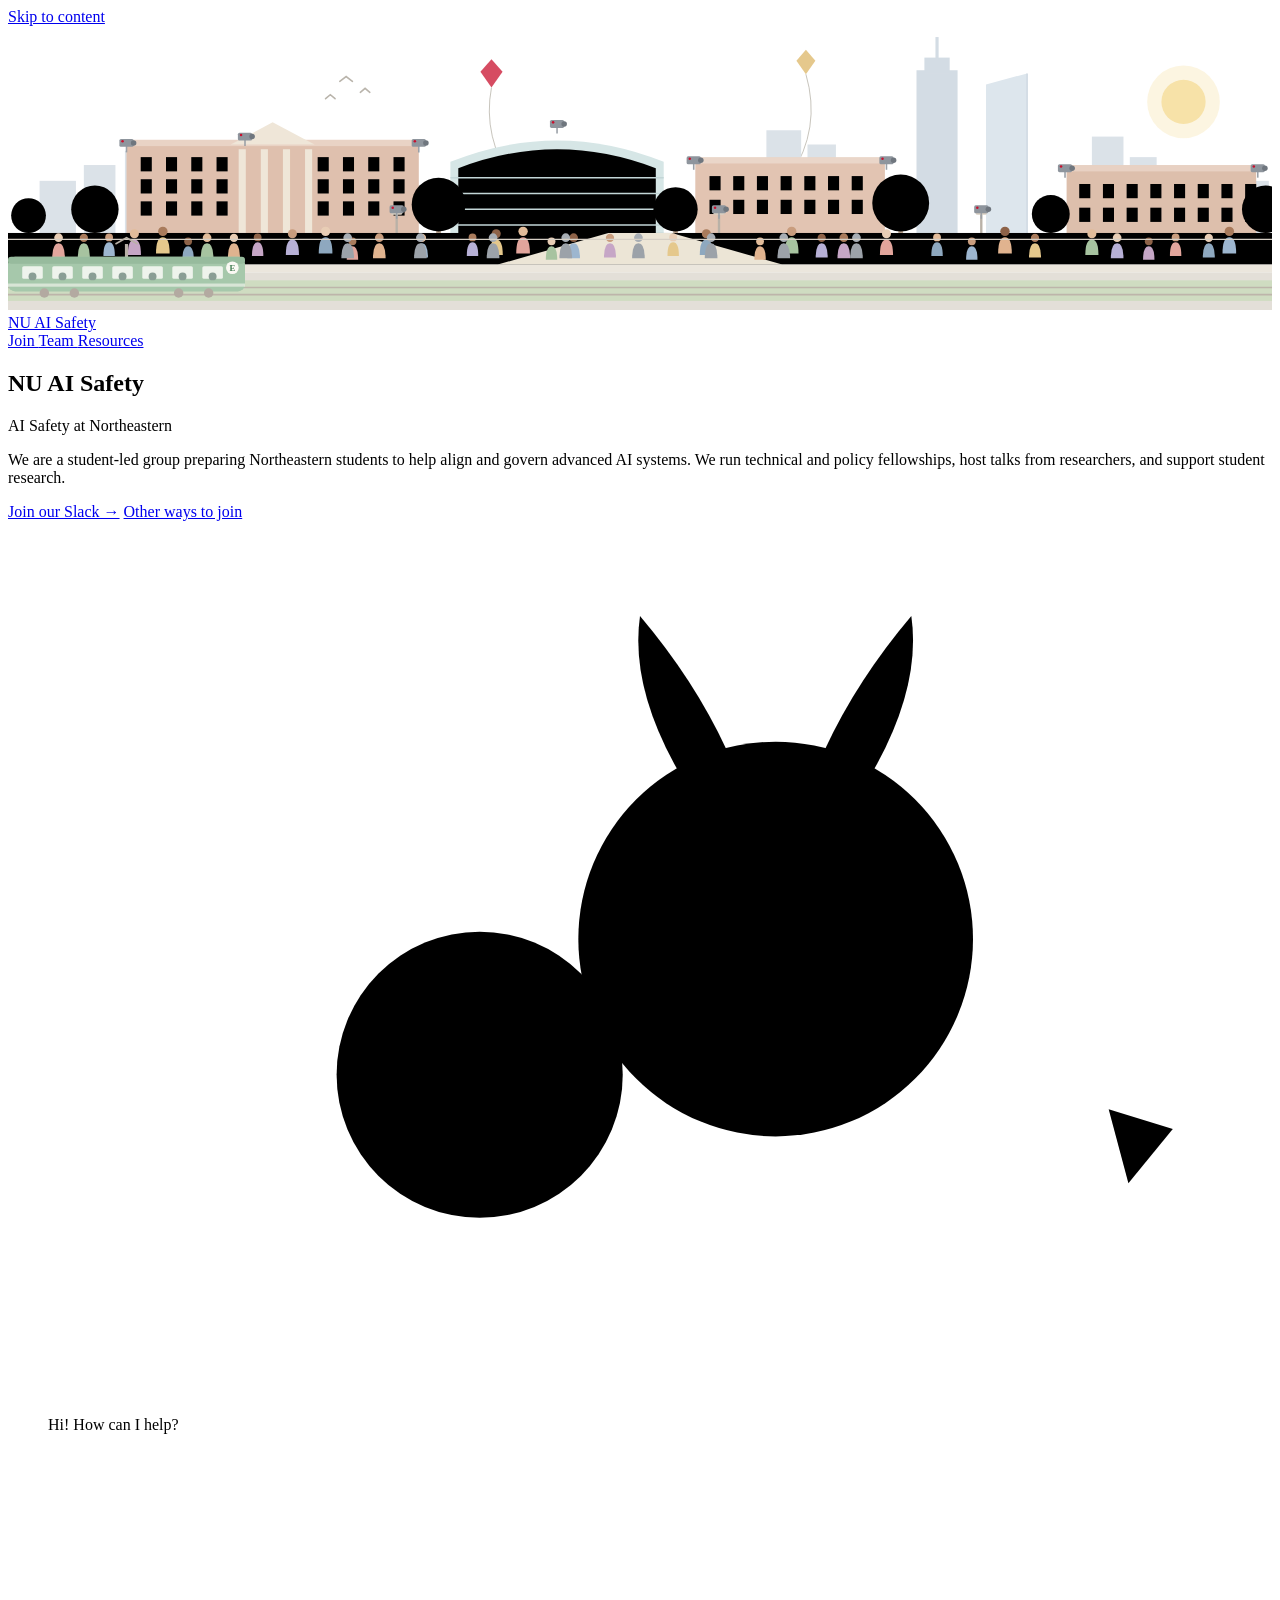
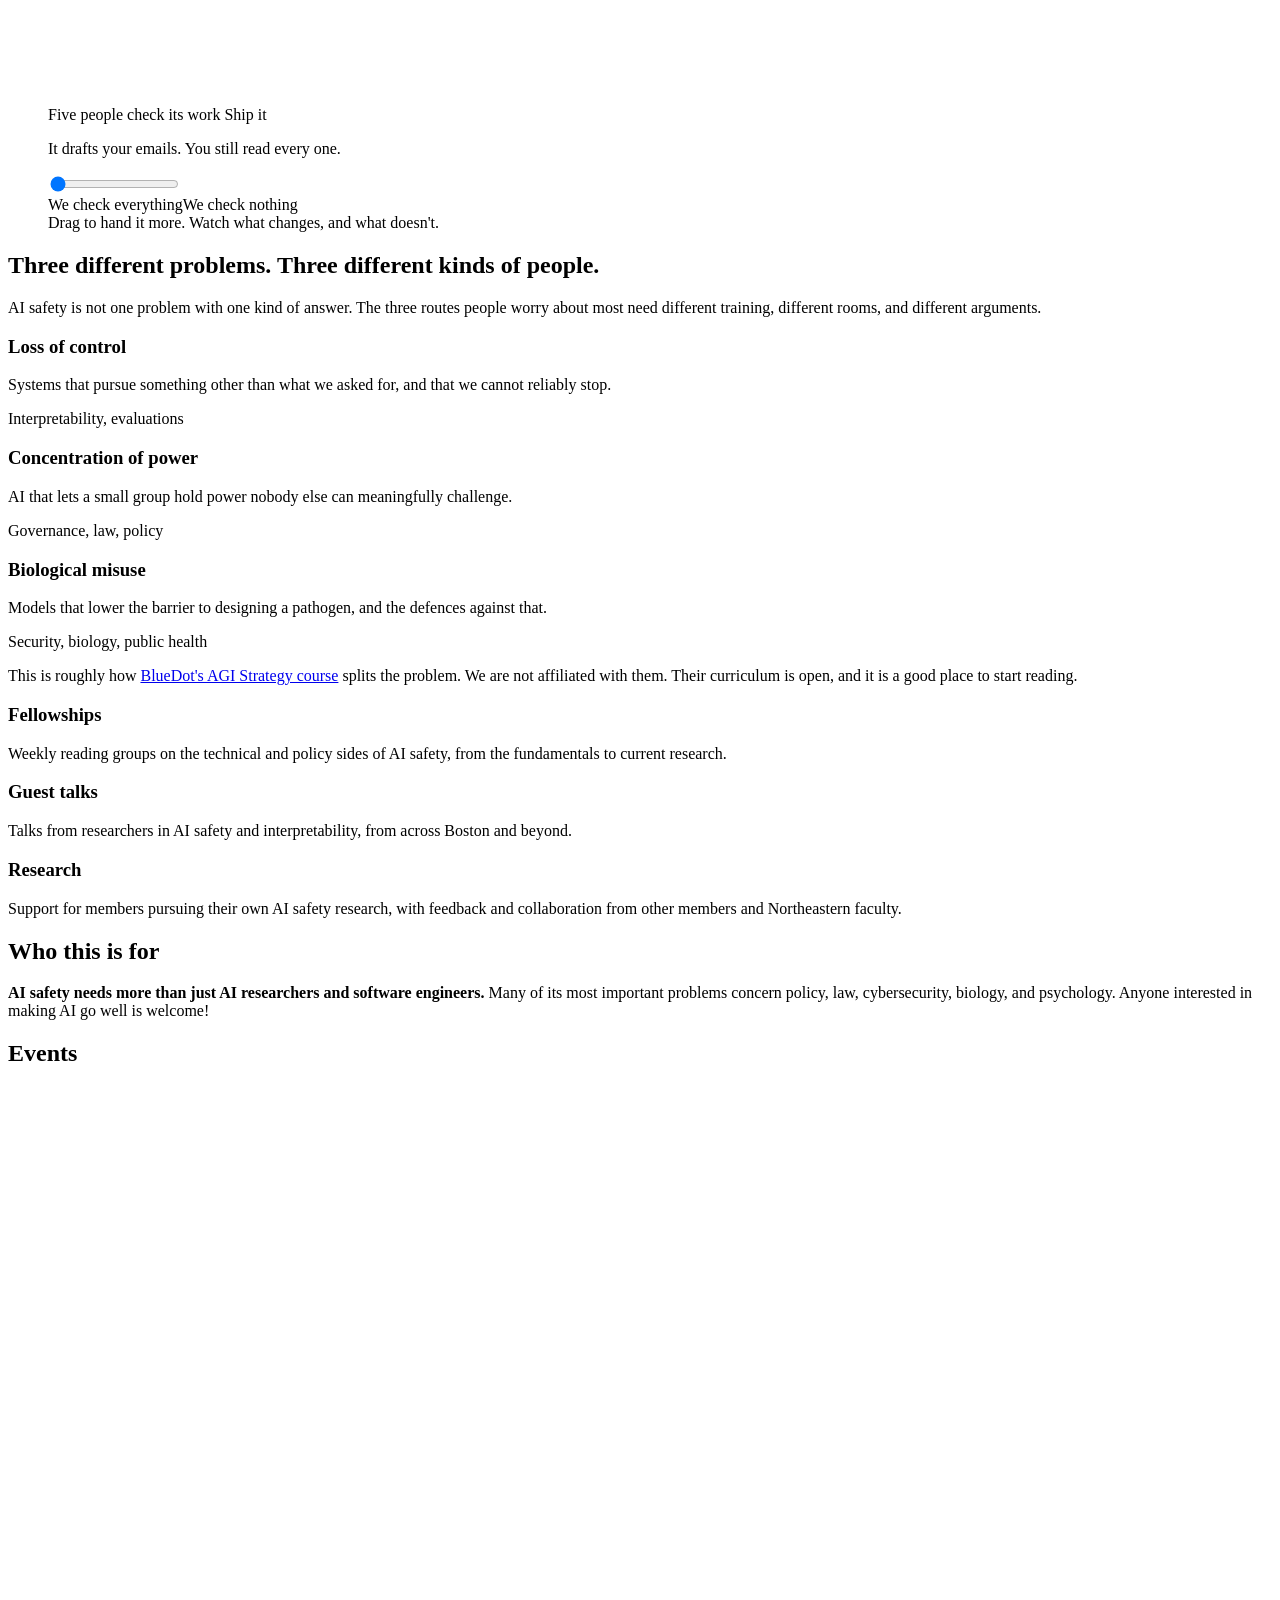
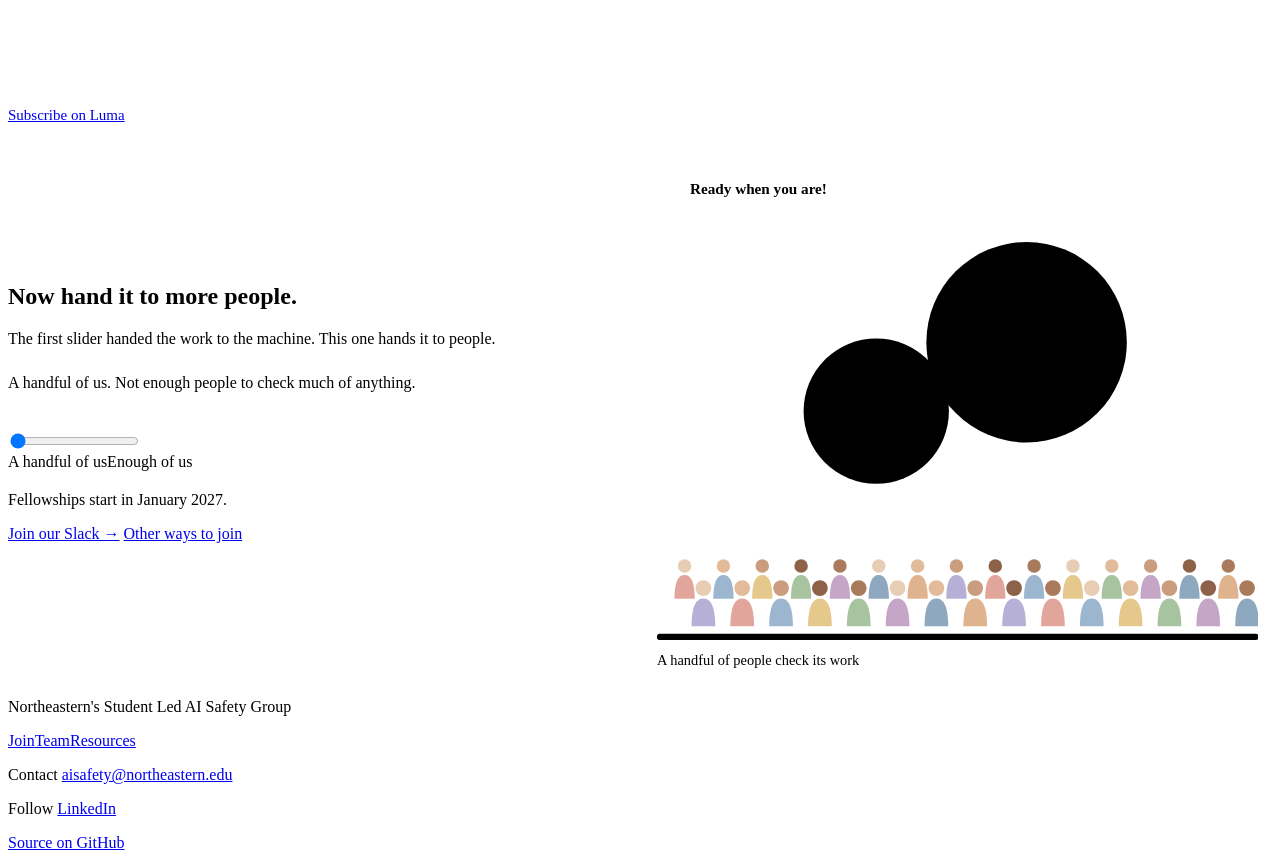
==== index.html @ 3ab71ad5 "Preview: the quiet version" ====
<!DOCTYPE html><html lang="en" data-scene="power"> <head><meta charset="utf-8"><meta name="viewport" content="width=device-width, initial-scale=1"><script>try{var s=sessionStorage,d=document.documentElement.style,t=s.getItem('nuais-t'),g=s.getItem('nuais-g');if(t!==null)d.setProperty('--t',t);if(g!==null)d.setProperty('--g',g)}catch(e){}</script><title>NU AI Safety | AI Safety at Northeastern</title><meta name="description" content="A student-led AI safety and interpretability club at Khoury College, Northeastern University. Technical and policy fellowships, guest talks, and support for members’ own research. Open to every discipline, no prerequisites."><link rel="canonical" href="https://soham-padia.github.io/nuaisafety-preview-quiet"><link rel="icon" href="/nuaisafety-preview-quiet/favicon.svg" type="image/svg+xml"><meta property="og:type" content="website"><meta property="og:site_name" content="NU AI Safety"><meta property="og:title" content="NU AI Safety | AI Safety at Northeastern"><meta property="og:description" content="A student-led AI safety and interpretability club at Khoury College, Northeastern University. Technical and policy fellowships, guest talks, and support for members’ own research. Open to every discipline, no prerequisites."><meta property="og:url" content="https://soham-padia.github.io/nuaisafety-preview-quiet"><meta property="og:image" content="https://soham-padia.github.io/og.png"><meta property="og:image:width" content="1200"><meta property="og:image:height" content="630"><meta property="og:image:alt" content="NU AI Safety. AI safety and interpretability at Northeastern."><meta name="twitter:card" content="summary_large_image"><meta name="twitter:image" content="https://soham-padia.github.io/og.png"><link rel="stylesheet" href="/nuaisafety-preview-quiet/_astro/index.DZvED8R2.css">
<style>.good__grid[data-astro-cid-3qn6mi3r]{display:grid;gap:2.5rem;align-items:center}@media(min-width:62rem){.good__grid[data-astro-cid-3qn6mi3r]{grid-template-columns:minmax(0,1fr) minmax(0,1.1fr);gap:4rem}}.good__event[data-astro-cid-3qn6mi3r]{font-size:var(--step-1);line-height:1.35;min-height:2.7em;margin:1.5rem 0 1rem}.good__close[data-astro-cid-3qn6mi3r]{margin:1rem 0 0}.good__fact[data-astro-cid-3qn6mi3r]{color:var(--muted);margin:1.25rem 0 1rem}.good__stage[data-astro-cid-3qn6mi3r]{margin:0;padding:.85rem;border-radius:14px;background:color-mix(in oklab,var(--paper) 90%,transparent)}.good__frame[data-astro-cid-3qn6mi3r]{position:relative;background:var(--wash);border-radius:10px;overflow:hidden}.good__frame[data-astro-cid-3qn6mi3r] svg[data-astro-cid-3qn6mi3r]{display:block;width:100%;height:auto}.good__shadow[data-astro-cid-3qn6mi3r]{fill:var(--shadow);transform-box:view-box;transform-origin:295px 135px;transform:translate(calc(var(--g) * -114px),calc(var(--g) * 61px)) scale(calc((1 + var(--t) * .34) * (1 - var(--g)) + .725 * var(--g)));opacity:calc(.3 + var(--t) * .36 * (1 - var(--g)) + var(--g) * .12)}.good__bubble[data-astro-cid-3qn6mi3r]{position:absolute;left:3.5%;top:9%;max-width:50%;margin:0;background:var(--paper);border:1.5px solid var(--ink);border-radius:14px;padding:.45rem .75rem;font-size:clamp(.8rem,1.6vw,.95rem);font-weight:600;line-height:1.3}.good__bubble[data-astro-cid-3qn6mi3r].is-pop{animation:ovsPop .25s ease}.good__crowd[data-astro-cid-3qn6mi3r]{display:block;width:100%;height:auto;margin-top:.75rem}.good__desk[data-astro-cid-3qn6mi3r]{fill:var(--muted)}.good__count[data-astro-cid-3qn6mi3r]{font-size:.9rem;color:var(--muted);margin-top:.35rem}.sr-only-heading[data-astro-cid-j7pv25f6]{position:absolute;width:1px;height:1px;padding:0;margin:-1px;overflow:hidden;clip-path:inset(50%);white-space:nowrap}.events[data-astro-cid-j7pv25f6]{display:block;width:100%;height:600px;margin-block-start:1.5rem;border:1px solid var(--rule);border-radius:8px;background:var(--paper)}.events__sub[data-astro-cid-j7pv25f6]{margin-block:1rem 0;font-size:.9375rem}
</style></head> <body> <a class="skip" href="#main">Skip to content</a> <div class="campus" aria-hidden="true" data-scene="power"> <svg viewBox="0 0 1600 360" preserveAspectRatio="xMidYMax slice"> <defs> <radialGradient id="cxGlow" cx="50%" cy="100%" r="60%"> <stop offset="0" stop-color="#f2b07e" stop-opacity=".85"></stop> <stop offset="1" stop-color="#f2b07e" stop-opacity="0"></stop> </radialGradient> </defs>  <g class style="--at:.3"> <circle cx="1488" cy="96" r="46" fill="#f7e2a8" opacity=".35"></circle> <circle cx="1488" cy="96" r="28" fill="#f7e2a8"></circle> </g>  <g class="cg-in" style="--at:.45"> <path d="M612,42 L626,58 L612,78 L598,58 Z" fill="#c8102e" opacity=".75"></path> <path d="M612,78 Q600,140 640,200 Q660,232 652,262" fill="none" stroke="#b9b4ab" stroke-width="1"></path> </g> <g class="cg-in" style="--at:.65"> <path d="M1010,30 L1022,44 L1010,61 L998,44 Z" fill="#e5c88c"></path> <path d="M1010,61 Q1030,130 990,190 Q975,230 984,264" fill="none" stroke="#b9b4ab" stroke-width="1"></path> </g> <g class="cx-out" style="--at:.36" fill="none" stroke="#b9b4ab" stroke-width="2" stroke-linecap="round"> <path d="M420,70 l8,-6 l8,6"></path><path d="M446,84 l6,-5 l6,5"></path><path d="M402,92 l6,-5 l6,5"></path> </g>  <g fill="#dbe2e8"> <rect x="40" y="196" width="46" height="74"></rect><rect x="96" y="176" width="40" height="94"></rect><rect x="148" y="158" width="52" height="112"></rect><rect x="960" y="132" width="44" height="138"></rect><rect x="1012" y="150" width="36" height="120"></rect><rect x="1372" y="140" width="40" height="130"></rect><rect x="1420" y="166" width="34" height="104"></rect><rect x="1500" y="178" width="50" height="92"></rect><rect x="1556" y="196" width="40" height="74"></rect> </g> <g fill="#d3dce4"> <rect x="1150" y="56" width="52" height="214"></rect> <rect x="1160" y="40" width="32" height="20"></rect> <rect x="1174" y="14" width="4" height="28"></rect> </g> <path d="M1238,270 L1238,74 L1290,60 L1290,270 Z" fill="#dde6ed"></path> <path d="M1290,60 L1290,270" stroke="#cfd9e2" stroke-width="2"></path>   <rect x="150" y="150" width="370" height="116" fill="#dfc0ae"></rect> <rect x="144" y="144" width="382" height="8" fill="#e9d3c5"></rect> <path d="M282,150 L335,122 L388,150 Z" fill="#efe6d8"></path> <g fill="#efe6d8"><rect x="292" y="156" width="9" height="106"></rect><rect x="320" y="156" width="9" height="106"></rect><rect x="348" y="156" width="9" height="106"></rect><rect x="376" y="156" width="9" height="106"></rect></g> <path d="M560,266 L560,172 Q695,118 830,172 L830,266 Z" fill="#d6e6e6"></path> <path class="cx-lit" style="--l0:.5;--at:.5" d="M570,262 L570,180 Q695,132 820,180 L820,262 Z"></path> <g stroke="#c3d6d7" stroke-width="2"><line x1="560" y1="192" x2="830" y2="192"></line><line x1="560" y1="212" x2="830" y2="212"></line><line x1="560" y1="232" x2="830" y2="232"></line><line x1="560" y1="252" x2="830" y2="252"></line></g> <rect x="870" y="172" width="240" height="94" fill="#e2c4b2"></rect> <rect x="864" y="166" width="252" height="8" fill="#ead6c9"></rect> <rect x="1340" y="182" width="240" height="84" fill="#ddbfac"></rect> <rect x="1334" y="176" width="252" height="8" fill="#e8d1c3"></rect> <g><g> <rect x="168" y="166" width="14" height="18" fill="#cdb5a7"></rect> <rect class="cx-lit" style="--l0:1;--at:0.15" x="168" y="166" width="14" height="18"></rect> </g><g> <rect x="200" y="166" width="14" height="18" fill="#cdb5a7"></rect> <rect class="cx-lit" style="--l0:0;--at:0.52" x="200" y="166" width="14" height="18"></rect> </g><g> <rect x="232" y="166" width="14" height="18" fill="#cdb5a7"></rect> <rect class="cx-lit" style="--l0:0;--at:0.19" x="232" y="166" width="14" height="18"></rect> </g><g> <rect x="264" y="166" width="14" height="18" fill="#cdb5a7"></rect> <rect class="cx-lit" style="--l0:1;--at:0.56" x="264" y="166" width="14" height="18"></rect> </g><g> <rect x="392" y="166" width="14" height="18" fill="#cdb5a7"></rect> <rect class="cx-lit" style="--l0:0;--at:0.23" x="392" y="166" width="14" height="18"></rect> </g><g> <rect x="424" y="166" width="14" height="18" fill="#cdb5a7"></rect> <rect class="cx-lit" style="--l0:1;--at:0.6" x="424" y="166" width="14" height="18"></rect> </g><g> <rect x="456" y="166" width="14" height="18" fill="#cdb5a7"></rect> <rect class="cx-lit" style="--l0:0;--at:0.27" x="456" y="166" width="14" height="18"></rect> </g><g> <rect x="488" y="166" width="14" height="18" fill="#cdb5a7"></rect> <rect class="cx-lit" style="--l0:0;--at:0.64" x="488" y="166" width="14" height="18"></rect> </g><g> <rect x="168" y="194" width="14" height="18" fill="#cdb5a7"></rect> <rect class="cx-lit" style="--l0:0;--at:0.26" x="168" y="194" width="14" height="18"></rect> </g><g> <rect x="200" y="194" width="14" height="18" fill="#cdb5a7"></rect> <rect class="cx-lit" style="--l0:1;--at:0.63" x="200" y="194" width="14" height="18"></rect> </g><g> <rect x="232" y="194" width="14" height="18" fill="#cdb5a7"></rect> <rect class="cx-lit" style="--l0:0;--at:0.3" x="232" y="194" width="14" height="18"></rect> </g><g> <rect x="264" y="194" width="14" height="18" fill="#cdb5a7"></rect> <rect class="cx-lit" style="--l0:0;--at:0.67" x="264" y="194" width="14" height="18"></rect> </g><g> <rect x="392" y="194" width="14" height="18" fill="#cdb5a7"></rect> <rect class="cx-lit" style="--l0:1;--at:0.34" x="392" y="194" width="14" height="18"></rect> </g><g> <rect x="424" y="194" width="14" height="18" fill="#cdb5a7"></rect> <rect class="cx-lit" style="--l0:0;--at:0.71" x="424" y="194" width="14" height="18"></rect> </g><g> <rect x="456" y="194" width="14" height="18" fill="#cdb5a7"></rect> <rect class="cx-lit" style="--l0:1;--at:0.38" x="456" y="194" width="14" height="18"></rect> </g><g> <rect x="488" y="194" width="14" height="18" fill="#cdb5a7"></rect> <rect class="cx-lit" style="--l0:0;--at:0.75" x="488" y="194" width="14" height="18"></rect> </g><g> <rect x="168" y="222" width="14" height="18" fill="#cdb5a7"></rect> <rect class="cx-lit" style="--l0:1;--at:0.37" x="168" y="222" width="14" height="18"></rect> </g><g> <rect x="200" y="222" width="14" height="18" fill="#cdb5a7"></rect> <rect class="cx-lit" style="--l0:0;--at:0.74" x="200" y="222" width="14" height="18"></rect> </g><g> <rect x="232" y="222" width="14" height="18" fill="#cdb5a7"></rect> <rect class="cx-lit" style="--l0:1;--at:0.41" x="232" y="222" width="14" height="18"></rect> </g><g> <rect x="264" y="222" width="14" height="18" fill="#cdb5a7"></rect> <rect class="cx-lit" style="--l0:0;--at:0.78" x="264" y="222" width="14" height="18"></rect> </g><g> <rect x="392" y="222" width="14" height="18" fill="#cdb5a7"></rect> <rect class="cx-lit" style="--l0:0;--at:0.45" x="392" y="222" width="14" height="18"></rect> </g><g> <rect x="424" y="222" width="14" height="18" fill="#cdb5a7"></rect> <rect class="cx-lit" style="--l0:1;--at:0.82" x="424" y="222" width="14" height="18"></rect> </g><g> <rect x="456" y="222" width="14" height="18" fill="#cdb5a7"></rect> <rect class="cx-lit" style="--l0:0;--at:0.49" x="456" y="222" width="14" height="18"></rect> </g><g> <rect x="488" y="222" width="14" height="18" fill="#cdb5a7"></rect> <rect class="cx-lit" style="--l0:1;--at:0.16" x="488" y="222" width="14" height="18"></rect> </g><g> <rect x="888" y="190" width="14" height="18" fill="#cdb5a7"></rect> <rect class="cx-lit" style="--l0:1;--at:0.15" x="888" y="190" width="14" height="18"></rect> </g><g> <rect x="918" y="190" width="14" height="18" fill="#cdb5a7"></rect> <rect class="cx-lit" style="--l0:0;--at:0.52" x="918" y="190" width="14" height="18"></rect> </g><g> <rect x="948" y="190" width="14" height="18" fill="#cdb5a7"></rect> <rect class="cx-lit" style="--l0:0;--at:0.19" x="948" y="190" width="14" height="18"></rect> </g><g> <rect x="978" y="190" width="14" height="18" fill="#cdb5a7"></rect> <rect class="cx-lit" style="--l0:1;--at:0.56" x="978" y="190" width="14" height="18"></rect> </g><g> <rect x="1008" y="190" width="14" height="18" fill="#cdb5a7"></rect> <rect class="cx-lit" style="--l0:0;--at:0.23" x="1008" y="190" width="14" height="18"></rect> </g><g> <rect x="1038" y="190" width="14" height="18" fill="#cdb5a7"></rect> <rect class="cx-lit" style="--l0:1;--at:0.6" x="1038" y="190" width="14" height="18"></rect> </g><g> <rect x="1068" y="190" width="14" height="18" fill="#cdb5a7"></rect> <rect class="cx-lit" style="--l0:0;--at:0.27" x="1068" y="190" width="14" height="18"></rect> </g><g> <rect x="888" y="220" width="14" height="18" fill="#cdb5a7"></rect> <rect class="cx-lit" style="--l0:0;--at:0.26" x="888" y="220" width="14" height="18"></rect> </g><g> <rect x="918" y="220" width="14" height="18" fill="#cdb5a7"></rect> <rect class="cx-lit" style="--l0:1;--at:0.63" x="918" y="220" width="14" height="18"></rect> </g><g> <rect x="948" y="220" width="14" height="18" fill="#cdb5a7"></rect> <rect class="cx-lit" style="--l0:0;--at:0.3" x="948" y="220" width="14" height="18"></rect> </g><g> <rect x="978" y="220" width="14" height="18" fill="#cdb5a7"></rect> <rect class="cx-lit" style="--l0:0;--at:0.67" x="978" y="220" width="14" height="18"></rect> </g><g> <rect x="1008" y="220" width="14" height="18" fill="#cdb5a7"></rect> <rect class="cx-lit" style="--l0:1;--at:0.34" x="1008" y="220" width="14" height="18"></rect> </g><g> <rect x="1038" y="220" width="14" height="18" fill="#cdb5a7"></rect> <rect class="cx-lit" style="--l0:0;--at:0.71" x="1038" y="220" width="14" height="18"></rect> </g><g> <rect x="1068" y="220" width="14" height="18" fill="#cdb5a7"></rect> <rect class="cx-lit" style="--l0:1;--at:0.38" x="1068" y="220" width="14" height="18"></rect> </g><g> <rect x="1356" y="200" width="14" height="18" fill="#cdb5a7"></rect> <rect class="cx-lit" style="--l0:1;--at:0.15" x="1356" y="200" width="14" height="18"></rect> </g><g> <rect x="1386" y="200" width="14" height="18" fill="#cdb5a7"></rect> <rect class="cx-lit" style="--l0:0;--at:0.52" x="1386" y="200" width="14" height="18"></rect> </g><g> <rect x="1416" y="200" width="14" height="18" fill="#cdb5a7"></rect> <rect class="cx-lit" style="--l0:0;--at:0.19" x="1416" y="200" width="14" height="18"></rect> </g><g> <rect x="1446" y="200" width="14" height="18" fill="#cdb5a7"></rect> <rect class="cx-lit" style="--l0:1;--at:0.56" x="1446" y="200" width="14" height="18"></rect> </g><g> <rect x="1476" y="200" width="14" height="18" fill="#cdb5a7"></rect> <rect class="cx-lit" style="--l0:0;--at:0.23" x="1476" y="200" width="14" height="18"></rect> </g><g> <rect x="1506" y="200" width="14" height="18" fill="#cdb5a7"></rect> <rect class="cx-lit" style="--l0:1;--at:0.6" x="1506" y="200" width="14" height="18"></rect> </g><g> <rect x="1536" y="200" width="14" height="18" fill="#cdb5a7"></rect> <rect class="cx-lit" style="--l0:0;--at:0.27" x="1536" y="200" width="14" height="18"></rect> </g><g> <rect x="1566" y="200" width="14" height="18" fill="#cdb5a7"></rect> <rect class="cx-lit" style="--l0:0;--at:0.64" x="1566" y="200" width="14" height="18"></rect> </g><g> <rect x="1356" y="230" width="14" height="18" fill="#cdb5a7"></rect> <rect class="cx-lit" style="--l0:0;--at:0.26" x="1356" y="230" width="14" height="18"></rect> </g><g> <rect x="1386" y="230" width="14" height="18" fill="#cdb5a7"></rect> <rect class="cx-lit" style="--l0:1;--at:0.63" x="1386" y="230" width="14" height="18"></rect> </g><g> <rect x="1416" y="230" width="14" height="18" fill="#cdb5a7"></rect> <rect class="cx-lit" style="--l0:0;--at:0.3" x="1416" y="230" width="14" height="18"></rect> </g><g> <rect x="1446" y="230" width="14" height="18" fill="#cdb5a7"></rect> <rect class="cx-lit" style="--l0:0;--at:0.67" x="1446" y="230" width="14" height="18"></rect> </g><g> <rect x="1476" y="230" width="14" height="18" fill="#cdb5a7"></rect> <rect class="cx-lit" style="--l0:1;--at:0.34" x="1476" y="230" width="14" height="18"></rect> </g><g> <rect x="1506" y="230" width="14" height="18" fill="#cdb5a7"></rect> <rect class="cx-lit" style="--l0:0;--at:0.71" x="1506" y="230" width="14" height="18"></rect> </g><g> <rect x="1536" y="230" width="14" height="18" fill="#cdb5a7"></rect> <rect class="cx-lit" style="--l0:1;--at:0.38" x="1536" y="230" width="14" height="18"></rect> </g><g> <rect x="1566" y="230" width="14" height="18" fill="#cdb5a7"></rect> <rect class="cx-lit" style="--l0:0;--at:0.75" x="1566" y="230" width="14" height="18"></rect> </g></g>  <g> <rect x="107" y="232" width="6" height="36" fill="#b9a38e"></rect> <circle class="cx-tree cx-tree--power" style="--c:#bfd3b0" cx="110" cy="232" r="30"></circle> </g><g> <rect x="542" y="226" width="6" height="42" fill="#b9a38e"></rect> <circle class="cx-tree cx-tree--power" style="--c:#aecaa0" cx="545" cy="226" r="34"></circle> </g><g> <rect x="842" y="232" width="6" height="36" fill="#b9a38e"></rect> <circle class="cx-tree cx-tree--power" style="--c:#e2cf98" cx="845" cy="232" r="28"></circle> </g><g> <rect x="1127" y="224" width="6" height="44" fill="#b9a38e"></rect> <circle class="cx-tree cx-tree--power" style="--c:#bfd3b0" cx="1130" cy="224" r="36"></circle> </g><g> <rect x="1317" y="238" width="6" height="30" fill="#b9a38e"></rect> <circle class="cx-tree cx-tree--power" style="--c:#aecaa0" cx="1320" cy="238" r="24"></circle> </g><g> <rect x="1589" y="232" width="6" height="36" fill="#b9a38e"></rect> <circle class="cx-tree cx-tree--power" style="--c:#e2cf98" cx="1592" cy="232" r="30"></circle> </g><g> <rect x="23" y="240" width="6" height="28" fill="#b9a38e"></rect> <circle class="cx-tree cx-tree--power" style="--c:#aecaa0" cx="26" cy="240" r="22"></circle> </g> <g stroke="#b9b1a7" stroke-width="3"> <line x1="492" y1="300" x2="492" y2="238"></line><line x1="900" y1="300" x2="900" y2="238"></line><line x1="1232" y1="300" x2="1232" y2="238"></line> </g> <g fill="#d8cfc2"><rect x="485" y="232" width="14" height="7" rx="2"></rect><rect x="893" y="232" width="14" height="7" rx="2"></rect><rect x="1225" y="232" width="14" height="7" rx="2"></rect></g>  <rect class="cx-lawn cx-lawn--power" x="0" y="262" width="1600" height="40"></rect> <path d="M760,262 L840,262 L980,302 L620,302 Z" fill="#ece5d6"></path> <g class="cx-out" style="--at:0.376"> <g transform="translate(64 294) scale(1)"> <path d="M-8,0 Q-8,-19 0,-19 Q8,-19 8,0 Z" fill="#e2a59c"></path> <circle cx="0" cy="-26" r="5.5" fill="#e8cdb5"></circle>  </g> </g><g class="cx-out" style="--at:0.265"> <g transform="translate(128 291) scale(0.9)"> <path d="M-8,0 Q-8,-19 0,-19 Q8,-19 8,0 Z" fill="#9db6cf"></path> <circle cx="0" cy="-26" r="5.5" fill="#c99d7e"></circle>  </g> </g><g class="cx-out" style="--at:0.511"> <g transform="translate(196 288) scale(1.08)"> <path d="M-8,0 Q-8,-19 0,-19 Q8,-19 8,0 Z" fill="#e5c88c"></path> <circle cx="0" cy="-26" r="5.5" fill="#a97b5c"></circle>  </g> </g><g class="cx-out" style="--at:0.22"> <g transform="translate(252 294) scale(1)"> <path d="M-8,0 Q-8,-19 0,-19 Q8,-19 8,0 Z" fill="#a7c3a0"></path> <circle cx="0" cy="-26" r="5.5" fill="#e2bc9a"></circle>  </g> </g><g class="cx-out" style="--at:0.421"> <g transform="translate(316 291) scale(0.9)"> <path d="M-8,0 Q-8,-19 0,-19 Q8,-19 8,0 Z" fill="#c6a6c6"></path> <circle cx="0" cy="-26" r="5.5" fill="#8d6248"></circle>  </g> </g><g class="cx-out" style="--at:0.309"> <g transform="translate(402 288) scale(1.08)"> <path d="M-8,0 Q-8,-19 0,-19 Q8,-19 8,0 Z" fill="#8ea8bf"></path> <circle cx="0" cy="-26" r="5.5" fill="#e8cdb5"></circle>  </g> </g><g class="cx-out" style="--at:0.578"> <g transform="translate(470 294) scale(1)"> <path d="M-8,0 Q-8,-19 0,-19 Q8,-19 8,0 Z" fill="#e0b38f"></path> <circle cx="0" cy="-26" r="5.5" fill="#c99d7e"></circle>  </g> </g><g class="cx-out" style="--at:0.466"> <g transform="translate(588 291) scale(0.9)"> <path d="M-8,0 Q-8,-19 0,-19 Q8,-19 8,0 Z" fill="#b7b0d6"></path> <circle cx="0" cy="-26" r="5.5" fill="#a97b5c"></circle>  </g> </g><g class="cx-out" style="--at:0.332"> <g transform="translate(652 288) scale(1.08)"> <path d="M-8,0 Q-8,-19 0,-19 Q8,-19 8,0 Z" fill="#e2a59c"></path> <circle cx="0" cy="-26" r="5.5" fill="#e2bc9a"></circle>  </g> </g><g class="cx-out" style="--at:0.533"> <g transform="translate(716 294) scale(1)"> <path d="M-8,0 Q-8,-19 0,-19 Q8,-19 8,0 Z" fill="#9db6cf"></path> <circle cx="0" cy="-26" r="5.5" fill="#8d6248"></circle>  </g> </g><g class="cx-out" style="--at:0.242"> <g transform="translate(842 291) scale(0.9)"> <path d="M-8,0 Q-8,-19 0,-19 Q8,-19 8,0 Z" fill="#e5c88c"></path> <circle cx="0" cy="-26" r="5.5" fill="#e8cdb5"></circle>  </g> </g><g class="cx-out" style="--at:0.399"> <g transform="translate(992 288) scale(1.08)"> <path d="M-8,0 Q-8,-19 0,-19 Q8,-19 8,0 Z" fill="#a7c3a0"></path> <circle cx="0" cy="-26" r="5.5" fill="#c99d7e"></circle>  </g> </g><g class="cx-out" style="--at:0.6"> <g transform="translate(1058 294) scale(1)"> <path d="M-8,0 Q-8,-19 0,-19 Q8,-19 8,0 Z" fill="#c6a6c6"></path> <circle cx="0" cy="-26" r="5.5" fill="#a97b5c"></circle>  </g> </g><g class="cx-out" style="--at:0.287"> <g transform="translate(1176 291) scale(0.9)"> <path d="M-8,0 Q-8,-19 0,-19 Q8,-19 8,0 Z" fill="#8ea8bf"></path> <circle cx="0" cy="-26" r="5.5" fill="#e2bc9a"></circle>  </g> </g><g class="cx-out" style="--at:0.488"> <g transform="translate(1262 288) scale(1.08)"> <path d="M-8,0 Q-8,-19 0,-19 Q8,-19 8,0 Z" fill="#e0b38f"></path> <circle cx="0" cy="-26" r="5.5" fill="#8d6248"></circle>  </g> </g><g class="cx-out" style="--at:0.354"> <g transform="translate(1404 294) scale(1)"> <path d="M-8,0 Q-8,-19 0,-19 Q8,-19 8,0 Z" fill="#b7b0d6"></path> <circle cx="0" cy="-26" r="5.5" fill="#e8cdb5"></circle>  </g> </g><g class="cx-out" style="--at:0.555"> <g transform="translate(1478 291) scale(0.9)"> <path d="M-8,0 Q-8,-19 0,-19 Q8,-19 8,0 Z" fill="#e2a59c"></path> <circle cx="0" cy="-26" r="5.5" fill="#c99d7e"></circle>  </g> </g><g class="cx-out" style="--at:0.444"> <g transform="translate(1546 288) scale(1.08)"> <path d="M-8,0 Q-8,-19 0,-19 Q8,-19 8,0 Z" fill="#9db6cf"></path> <circle cx="0" cy="-26" r="5.5" fill="#a97b5c"></circle>  </g> </g> <g class="cg-in" style="--at:0.1"> <g transform="translate(96 293) scale(0.95)"> <path d="M-8,0 Q-8,-19 0,-19 Q8,-19 8,0 Z" fill="#a7c3a0"></path> <circle cx="0" cy="-26" r="5.5" fill="#a97b5c"></circle> </g> </g><g class="cg-in" style="--at:0.387"> <g transform="translate(160 290) scale(1.04)"> <path d="M-8,0 Q-8,-19 0,-19 Q8,-19 8,0 Z" fill="#c6a6c6"></path> <circle cx="0" cy="-26" r="5.5" fill="#e2bc9a"></circle> </g> </g><g class="cg-in" style="--at:0.675"> <g transform="translate(228 296) scale(0.9)"> <path d="M-8,0 Q-8,-19 0,-19 Q8,-19 8,0 Z" fill="#8ea8bf"></path> <circle cx="0" cy="-26" r="5.5" fill="#8d6248"></circle> </g> </g><g class="cg-in" style="--at:0.182"> <g transform="translate(286 293) scale(0.95)"> <path d="M-8,0 Q-8,-19 0,-19 Q8,-19 8,0 Z" fill="#e0b38f"></path> <circle cx="0" cy="-26" r="5.5" fill="#e8cdb5"></circle> </g> </g><g class="cg-in" style="--at:0.469"> <g transform="translate(360 290) scale(1.04)"> <path d="M-8,0 Q-8,-19 0,-19 Q8,-19 8,0 Z" fill="#b7b0d6"></path> <circle cx="0" cy="-26" r="5.5" fill="#c99d7e"></circle> </g> </g><g class="cg-in" style="--at:0.757"> <g transform="translate(436 296) scale(0.9)"> <path d="M-8,0 Q-8,-19 0,-19 Q8,-19 8,0 Z" fill="#e2a59c"></path> <circle cx="0" cy="-26" r="5.5" fill="#a97b5c"></circle> </g> </g><g class="cg-in" style="--at:0.264"> <g transform="translate(524 293) scale(0.95)"> <path d="M-8,0 Q-8,-19 0,-19 Q8,-19 8,0 Z" fill="#9db6cf"></path> <circle cx="0" cy="-26" r="5.5" fill="#e2bc9a"></circle> </g> </g><g class="cg-in" style="--at:0.552"> <g transform="translate(618 290) scale(1.04)"> <path d="M-8,0 Q-8,-19 0,-19 Q8,-19 8,0 Z" fill="#e5c88c"></path> <circle cx="0" cy="-26" r="5.5" fill="#8d6248"></circle> </g> </g><g class="cg-in" style="--at:0.839"> <g transform="translate(688 296) scale(0.9)"> <path d="M-8,0 Q-8,-19 0,-19 Q8,-19 8,0 Z" fill="#a7c3a0"></path> <circle cx="0" cy="-26" r="5.5" fill="#e8cdb5"></circle> </g> </g><g class="cg-in" style="--at:0.346"> <g transform="translate(762 293) scale(0.95)"> <path d="M-8,0 Q-8,-19 0,-19 Q8,-19 8,0 Z" fill="#c6a6c6"></path> <circle cx="0" cy="-26" r="5.5" fill="#c99d7e"></circle> </g> </g><g class="cg-in" style="--at:0.634"> <g transform="translate(884 290) scale(1.04)"> <path d="M-8,0 Q-8,-19 0,-19 Q8,-19 8,0 Z" fill="#8ea8bf"></path> <circle cx="0" cy="-26" r="5.5" fill="#a97b5c"></circle> </g> </g><g class="cg-in" style="--at:0.141"> <g transform="translate(952 296) scale(0.9)"> <path d="M-8,0 Q-8,-19 0,-19 Q8,-19 8,0 Z" fill="#e0b38f"></path> <circle cx="0" cy="-26" r="5.5" fill="#e2bc9a"></circle> </g> </g><g class="cg-in" style="--at:0.428"> <g transform="translate(1030 293) scale(0.95)"> <path d="M-8,0 Q-8,-19 0,-19 Q8,-19 8,0 Z" fill="#b7b0d6"></path> <circle cx="0" cy="-26" r="5.5" fill="#8d6248"></circle> </g> </g><g class="cg-in" style="--at:0.716"> <g transform="translate(1112 290) scale(1.04)"> <path d="M-8,0 Q-8,-19 0,-19 Q8,-19 8,0 Z" fill="#e2a59c"></path> <circle cx="0" cy="-26" r="5.5" fill="#e8cdb5"></circle> </g> </g><g class="cg-in" style="--at:0.223"> <g transform="translate(1220 296) scale(0.9)"> <path d="M-8,0 Q-8,-19 0,-19 Q8,-19 8,0 Z" fill="#9db6cf"></path> <circle cx="0" cy="-26" r="5.5" fill="#c99d7e"></circle> </g> </g><g class="cg-in" style="--at:0.511"> <g transform="translate(1300 293) scale(0.95)"> <path d="M-8,0 Q-8,-19 0,-19 Q8,-19 8,0 Z" fill="#e5c88c"></path> <circle cx="0" cy="-26" r="5.5" fill="#a97b5c"></circle> </g> </g><g class="cg-in" style="--at:0.798"> <g transform="translate(1372 290) scale(1.04)"> <path d="M-8,0 Q-8,-19 0,-19 Q8,-19 8,0 Z" fill="#a7c3a0"></path> <circle cx="0" cy="-26" r="5.5" fill="#e2bc9a"></circle> </g> </g><g class="cg-in" style="--at:0.305"> <g transform="translate(1444 296) scale(0.9)"> <path d="M-8,0 Q-8,-19 0,-19 Q8,-19 8,0 Z" fill="#c6a6c6"></path> <circle cx="0" cy="-26" r="5.5" fill="#8d6248"></circle> </g> </g><g class="cg-in" style="--at:0.593"> <g transform="translate(1520 293) scale(0.95)"> <path d="M-8,0 Q-8,-19 0,-19 Q8,-19 8,0 Z" fill="#8ea8bf"></path> <circle cx="0" cy="-26" r="5.5" fill="#e8cdb5"></circle> </g> </g> <g class="cx-in" style="--at:0.46"> <g transform="translate(430 294)"> <path d="M-8,0 Q-8,-19 0,-19 Q8,-19 8,0 Z" fill="#9ca2a9"></path> <circle cx="0" cy="-26" r="5.5" fill="#a7adb4"></circle> </g> </g><g class="cx-in" style="--at:0.49"> <g transform="translate(522 294)"> <path d="M-8,0 Q-8,-19 0,-19 Q8,-19 8,0 Z" fill="#9ca2a9"></path> <circle cx="0" cy="-26" r="5.5" fill="#a7adb4"></circle> </g> </g><g class="cx-in" style="--at:0.52"> <g transform="translate(614 294)"> <path d="M-8,0 Q-8,-19 0,-19 Q8,-19 8,0 Z" fill="#9ca2a9"></path> <circle cx="0" cy="-26" r="5.5" fill="#a7adb4"></circle> </g> </g><g class="cx-in" style="--at:0.55"> <g transform="translate(706 294)"> <path d="M-8,0 Q-8,-19 0,-19 Q8,-19 8,0 Z" fill="#9ca2a9"></path> <circle cx="0" cy="-26" r="5.5" fill="#a7adb4"></circle> </g> </g><g class="cx-in" style="--at:0.58"> <g transform="translate(798 294)"> <path d="M-8,0 Q-8,-19 0,-19 Q8,-19 8,0 Z" fill="#9ca2a9"></path> <circle cx="0" cy="-26" r="5.5" fill="#a7adb4"></circle> </g> </g><g class="cx-in" style="--at:0.61"> <g transform="translate(890 294)"> <path d="M-8,0 Q-8,-19 0,-19 Q8,-19 8,0 Z" fill="#9ca2a9"></path> <circle cx="0" cy="-26" r="5.5" fill="#a7adb4"></circle> </g> </g><g class="cx-in" style="--at:0.64"> <g transform="translate(982 294)"> <path d="M-8,0 Q-8,-19 0,-19 Q8,-19 8,0 Z" fill="#9ca2a9"></path> <circle cx="0" cy="-26" r="5.5" fill="#a7adb4"></circle> </g> </g><g class="cx-in" style="--at:0.67"> <g transform="translate(1074 294)"> <path d="M-8,0 Q-8,-19 0,-19 Q8,-19 8,0 Z" fill="#9ca2a9"></path> <circle cx="0" cy="-26" r="5.5" fill="#a7adb4"></circle> </g> </g> <g transform="translate(300 140)"> <g class="cx-in cx-amp" style="--at:0.120;--amp:1.1"> <line x1="0" y1="4" x2="0" y2="12" stroke="#9aa0a7" stroke-width="2"></line> <rect x="-9" y="-5" width="18" height="10" rx="2" fill="#8e959d"></rect> <circle cx="9" cy="0" r="3.5" fill="#6f767e"></circle> <circle cx="-5" cy="-2" r="1.6" fill="#c8102e"></circle> </g> </g><g transform="translate(150 148)"> <g class="cx-in cx-amp" style="--at:0.178;--amp:1.1"> <line x1="0" y1="4" x2="0" y2="12" stroke="#9aa0a7" stroke-width="2"></line> <rect x="-9" y="-5" width="18" height="10" rx="2" fill="#8e959d"></rect> <circle cx="9" cy="0" r="3.5" fill="#6f767e"></circle> <circle cx="-5" cy="-2" r="1.6" fill="#c8102e"></circle> </g> </g><g transform="translate(868 170)"> <g class="cx-in cx-amp" style="--at:0.236;--amp:1.1"> <line x1="0" y1="4" x2="0" y2="12" stroke="#9aa0a7" stroke-width="2"></line> <rect x="-9" y="-5" width="18" height="10" rx="2" fill="#8e959d"></rect> <circle cx="9" cy="0" r="3.5" fill="#6f767e"></circle> <circle cx="-5" cy="-2" r="1.6" fill="#c8102e"></circle> </g> </g><g transform="translate(520 148)"> <g class="cx-in cx-amp" style="--at:0.294;--amp:1.1"> <line x1="0" y1="4" x2="0" y2="12" stroke="#9aa0a7" stroke-width="2"></line> <rect x="-9" y="-5" width="18" height="10" rx="2" fill="#8e959d"></rect> <circle cx="9" cy="0" r="3.5" fill="#6f767e"></circle> <circle cx="-5" cy="-2" r="1.6" fill="#c8102e"></circle> </g> </g><g transform="translate(1338 180)"> <g class="cx-in cx-amp" style="--at:0.352;--amp:1.1"> <line x1="0" y1="4" x2="0" y2="12" stroke="#9aa0a7" stroke-width="2"></line> <rect x="-9" y="-5" width="18" height="10" rx="2" fill="#8e959d"></rect> <circle cx="9" cy="0" r="3.5" fill="#6f767e"></circle> <circle cx="-5" cy="-2" r="1.6" fill="#c8102e"></circle> </g> </g><g transform="translate(695 124)"> <g class="cx-in cx-amp" style="--at:0.410;--amp:1.1"> <line x1="0" y1="4" x2="0" y2="12" stroke="#9aa0a7" stroke-width="2"></line> <rect x="-9" y="-5" width="18" height="10" rx="2" fill="#8e959d"></rect> <circle cx="9" cy="0" r="3.5" fill="#6f767e"></circle> <circle cx="-5" cy="-2" r="1.6" fill="#c8102e"></circle> </g> </g><g transform="translate(1112 170)"> <g class="cx-in cx-amp" style="--at:0.468;--amp:1.1"> <line x1="0" y1="4" x2="0" y2="12" stroke="#9aa0a7" stroke-width="2"></line> <rect x="-9" y="-5" width="18" height="10" rx="2" fill="#8e959d"></rect> <circle cx="9" cy="0" r="3.5" fill="#6f767e"></circle> <circle cx="-5" cy="-2" r="1.6" fill="#c8102e"></circle> </g> </g><g transform="translate(492 232)"> <g class="cx-in cx-amp" style="--at:0.526;--amp:1.1"> <line x1="0" y1="4" x2="0" y2="12" stroke="#9aa0a7" stroke-width="2"></line> <rect x="-9" y="-5" width="18" height="10" rx="2" fill="#8e959d"></rect> <circle cx="9" cy="0" r="3.5" fill="#6f767e"></circle> <circle cx="-5" cy="-2" r="1.6" fill="#c8102e"></circle> </g> </g><g transform="translate(1582 180)"> <g class="cx-in cx-amp" style="--at:0.584;--amp:1.1"> <line x1="0" y1="4" x2="0" y2="12" stroke="#9aa0a7" stroke-width="2"></line> <rect x="-9" y="-5" width="18" height="10" rx="2" fill="#8e959d"></rect> <circle cx="9" cy="0" r="3.5" fill="#6f767e"></circle> <circle cx="-5" cy="-2" r="1.6" fill="#c8102e"></circle> </g> </g><g transform="translate(900 232)"> <g class="cx-in cx-amp" style="--at:0.642;--amp:1.1"> <line x1="0" y1="4" x2="0" y2="12" stroke="#9aa0a7" stroke-width="2"></line> <rect x="-9" y="-5" width="18" height="10" rx="2" fill="#8e959d"></rect> <circle cx="9" cy="0" r="3.5" fill="#6f767e"></circle> <circle cx="-5" cy="-2" r="1.6" fill="#c8102e"></circle> </g> </g><g transform="translate(1232 232)"> <g class="cx-in cx-amp" style="--at:0.700;--amp:1.1"> <line x1="0" y1="4" x2="0" y2="12" stroke="#9aa0a7" stroke-width="2"></line> <rect x="-9" y="-5" width="18" height="10" rx="2" fill="#8e959d"></rect> <circle cx="9" cy="0" r="3.5" fill="#6f767e"></circle> <circle cx="-5" cy="-2" r="1.6" fill="#c8102e"></circle> </g> </g>  <rect x="0" y="302" width="1600" height="10" fill="#ebe6dd"></rect> <rect x="0" y="312" width="1600" height="48" fill="#e3dfd8"></rect> <rect x="0" y="322" width="1600" height="26" fill="#cfdcc1"></rect> <g stroke="#bdb5aa" stroke-width="2"><line x1="0" y1="331" x2="1600" y2="331"></line><line x1="0" y1="340" x2="1600" y2="340"></line></g> <line x1="0" y1="270" x2="1600" y2="270" stroke="#d6cfc5" stroke-width="1.5"></line> <g class="cx-train" style> <rect x="148" y="276" width="4" height="18" fill="#b9b1a7"></rect> <path d="M136,276 L150,268 L164,276" fill="none" stroke="#b9b1a7" stroke-width="2"></path> <rect x="0" y="292" width="300" height="44" rx="9" fill="#a6c8ab"></rect> <rect x="0" y="292" width="300" height="9" rx="4" fill="#97bb9d"></rect> <rect x="18" y="304" width="26" height="16" rx="2" fill="#eef3ec"></rect><rect x="56" y="304" width="26" height="16" rx="2" fill="#eef3ec"></rect><rect x="94" y="304" width="26" height="16" rx="2" fill="#eef3ec"></rect><rect x="132" y="304" width="26" height="16" rx="2" fill="#eef3ec"></rect><rect x="170" y="304" width="26" height="16" rx="2" fill="#eef3ec"></rect><rect x="208" y="304" width="26" height="16" rx="2" fill="#eef3ec"></rect><rect x="246" y="304" width="26" height="16" rx="2" fill="#eef3ec"></rect> <circle class="cx-out" style="--at:0.380" cx="31" cy="317" r="5" fill="#8a9e95"></circle><circle class="cx-out" style="--at:0.480" cx="69" cy="317" r="5" fill="#8a9e95"></circle><circle class="cx-out" style="--at:0.580" cx="107" cy="317" r="5" fill="#8a9e95"></circle><circle class="cx-out" style="--at:0.447" cx="145" cy="317" r="5" fill="#8a9e95"></circle><circle class="cx-out" style="--at:0.547" cx="183" cy="317" r="5" fill="#8a9e95"></circle><circle class="cx-out" style="--at:0.413" cx="221" cy="317" r="5" fill="#8a9e95"></circle><circle class="cx-out" style="--at:0.513" cx="259" cy="317" r="5" fill="#8a9e95"></circle> <rect x="0" y="326" width="300" height="4" fill="#fbf9f4" opacity=".6"></rect> <circle cx="284" cy="306" r="8" fill="#fbf9f4"></circle> <text x="284" y="310" font-size="11" font-weight="700" text-anchor="middle" fill="#3f7a4f">E</text> <circle cx="46" cy="338" r="6" fill="#b3aaa1"></circle><circle cx="84" cy="338" r="6" fill="#b3aaa1"></circle><circle cx="216" cy="338" r="6" fill="#b3aaa1"></circle><circle cx="254" cy="338" r="6" fill="#b3aaa1"></circle> </g> </svg> </div> <script type="module">const c=document.querySelector(".campus");if(c){const t=new Set;let r=!1;const i=()=>c.classList.toggle("is-dim",t.size===0&&!r),d=document.querySelectorAll(".ovs, .good__stage");if(d.length){const s=new IntersectionObserver(o=>{for(const n of o)n.isIntersecting?t.add(n.target):t.delete(n.target);i()});d.forEach(o=>s.observe(o))}const e=()=>{const s=document.documentElement;r=scrollY+innerHeight>=s.scrollHeight-c.offsetHeight*.5,i()};addEventListener("scroll",e,{passive:!0}),addEventListener("resize",e),new ResizeObserver(e).observe(document.body),e()}</script> <header class="masthead"> <div class="wrap"> <a class="wordmark" href="/nuaisafety-preview-quiet/">NU AI Safety</a> <nav class="nav" aria-label="Primary"> <a href="/nuaisafety-preview-quiet/join"> Join </a><a href="/nuaisafety-preview-quiet/team"> Team </a><a href="/nuaisafety-preview-quiet/resources"> Resources </a> </nav> </div> </header> <main id="main">  <section class="hero" data-astro-cid-j7pv25f6> <div class="wrap hero__grid" data-astro-cid-j7pv25f6> <div class="hero__text" data-astro-cid-j7pv25f6> <h1 data-astro-cid-j7pv25f6>NU AI Safety</h1> <p class="tagline" data-astro-cid-j7pv25f6>AI Safety at Northeastern</p> <p data-astro-cid-j7pv25f6>
We are a student-led group preparing Northeastern students to help align and govern
          advanced AI systems. We run technical and policy fellowships, host talks from
          researchers, and support student research.
</p> <div class="actions" data-astro-cid-j7pv25f6> <a class="btn" href="https://join.slack.com/t/nuaisafety/shared_invite/zt-4bwdf0z1w-DnPKeS6kprWA~7e1_BPCQw">Join our Slack →</a> <a class="btn btn--ghost" href="/nuaisafety-preview-quiet/join" data-astro-cid-j7pv25f6>Other ways to join</a> </div> </div> <figure class="ovs"> <div class="ovs__stage"> <svg viewBox="0 -28 480 348" role="img" aria-label="A smiling cartoon face. Its shadow grows horns and a tail as fewer people check its work, then the horns retract and the shadow is simply enormous. The face itself never changes."> <g class="ovs__shadow" id="ovsShadow"> <g class="ovs__devilish"> <path class="ovs__horn" d="M255,66 Q236,32 240,4 Q262,30 275,58 Z"></path> <path class="ovs__horn" d="M315,58 Q328,30 350,4 Q354,32 335,66 Z"></path> </g> <circle cx="295" cy="135" r="80"></circle> <g class="ovs__devilish"> <path class="ovs__tail" pathLength="1" fill="none" stroke-width="7" stroke-linecap="round" d="M352,190 C392,214 410,176 438,214"></path> <path class="ovs__tip" d="M430,204 L456,212 L438,234 Z"></path> <g class="ovs__devil" id="ovsEyes"> <path d="M258,114 L286,128 L262,131 Z"></path> <path d="M332,114 L304,128 L328,131 Z"></path> </g> <path class="ovs__devil" id="ovsGrin" d="M260,154 Q295,192 330,154 Q295,174 260,154 Z"></path> </g> <path class="ovs__calm" id="ovsCalm" fill="none" stroke-width="6" stroke-linecap="round" d="M258,150 Q295,188 332,150"></path> </g> <g> <circle class="ovs__head" cx="175" cy="190" r="58"></circle> <circle class="ovs__blush" cx="146" cy="207" r="7"></circle> <circle class="ovs__blush" cx="204" cy="207" r="7"></circle> <g id="ovsPupils"> <g class="ovs__blink"> <circle class="ovs__pupil" cx="157" cy="181" r="5.5"></circle> <circle class="ovs__pupil" cx="193" cy="181" r="5.5"></circle> </g> </g> <path class="ovs__mouth" d="M152,203 Q175,226 198,203" fill="none" stroke-width="3.5" stroke-linecap="round"></path> </g> </svg> <p class="ovs__bubble" id="ovsBubble" aria-hidden="true">Hi! How can I help?</p> </div> <div class="ovs__desk"> <svg viewBox="0 0 300 64" aria-hidden="true" id="ovsPeople"></svg> <span class="ovs__deskLabel" id="ovsDeskLabel">Five people check its work</span> <span class="ovs__stamp" id="ovsStamp" aria-hidden="true">Ship it</span> </div> <p class="ovs__event" id="ovsEvent">It drafts your emails. You still read every one.</p> <p class="ovs__source" id="ovsSource"></p> <input class="ovs__range ovs__range--untouched" type="range" id="ovsRange" min="0" max="11" step="1" value="0" aria-label="How much of its work we stop checking"> <div class="ovs__ends"><span>We check everything</span><span>We check nothing</span></div> <figcaption id="ovsCap">Drag to hand it more. Watch what changes, and what doesn't.</figcaption> </figure> <script type="module" src="/nuaisafety-preview-quiet/_astro/Oversight.astro_astro_type_script_index_0_lang.BlDOgaqD.js"></script> </div> </section> <section class="band" aria-labelledby="paths" data-astro-cid-j7pv25f6> <div class="wrap" data-astro-cid-j7pv25f6> <h2 id="paths" data-astro-cid-j7pv25f6>Three different problems. Three different kinds of people.</h2> <p class="routes__lede" data-astro-cid-j7pv25f6>
AI safety is not one problem with one kind of answer. The three routes people worry
        about most need different training, different rooms, and different arguments.
</p> <div class="grid grid--3 routes" data-astro-cid-j7pv25f6> <article class="route" data-astro-cid-j7pv25f6> <h3 data-astro-cid-j7pv25f6>Loss of control</h3> <p data-astro-cid-j7pv25f6>Systems that pursue something other than what we asked for, and that we cannot reliably stop.</p> <p class="route__who" data-astro-cid-j7pv25f6>Interpretability, evaluations</p> </article> <article class="route" data-astro-cid-j7pv25f6> <h3 data-astro-cid-j7pv25f6>Concentration of power</h3> <p data-astro-cid-j7pv25f6>AI that lets a small group hold power nobody else can meaningfully challenge.</p> <p class="route__who" data-astro-cid-j7pv25f6>Governance, law, policy</p> </article> <article class="route" data-astro-cid-j7pv25f6> <h3 data-astro-cid-j7pv25f6>Biological misuse</h3> <p data-astro-cid-j7pv25f6>Models that lower the barrier to designing a pathogen, and the defences against that.</p> <p class="route__who" data-astro-cid-j7pv25f6>Security, biology, public health</p> </article> </div> <p class="routes__note" data-astro-cid-j7pv25f6>
This is roughly how <a href="https://bluedot.org/courses/agi-strategy" data-astro-cid-j7pv25f6>BlueDot's AGI Strategy
        course</a> splits the problem. We are not affiliated with them. Their curriculum is open, and
        it is a good place to start reading.
</p> </div> </section> <section class="band band--wash" aria-labelledby="what" data-astro-cid-j7pv25f6> <div class="wrap" data-astro-cid-j7pv25f6> <h2 id="what" class="sr-only-heading" data-astro-cid-j7pv25f6>What we do</h2> <div class="grid grid--3" data-astro-cid-j7pv25f6> <div class="block" data-astro-cid-j7pv25f6> <h3 data-astro-cid-j7pv25f6>Fellowships</h3> <p data-astro-cid-j7pv25f6>
Weekly reading groups on the technical and policy sides of AI safety, from the
            fundamentals to current research.
</p> </div> <div class="block" data-astro-cid-j7pv25f6> <h3 data-astro-cid-j7pv25f6>Guest talks</h3> <p data-astro-cid-j7pv25f6>
Talks from researchers in AI safety and interpretability, from across Boston and
            beyond.
</p> </div> <div class="block" data-astro-cid-j7pv25f6> <h3 data-astro-cid-j7pv25f6>Research</h3> <p data-astro-cid-j7pv25f6>
Support for members pursuing their own AI safety research, with feedback and
            collaboration from other members and Northeastern faculty.
</p> </div> </div> </div> </section> <section class="band" aria-labelledby="whofor" data-astro-cid-j7pv25f6> <div class="wrap prose" data-astro-cid-j7pv25f6> <h2 id="whofor" data-astro-cid-j7pv25f6>Who this is for</h2> <p data-astro-cid-j7pv25f6> <strong data-astro-cid-j7pv25f6>AI safety needs more than just AI researchers and software engineers.</strong>
Many of its most important problems concern policy, law, cybersecurity, biology, and psychology. Anyone
        interested in making AI go well is welcome!
</p> </div> </section> <section class="band band--wash" aria-labelledby="events" data-astro-cid-j7pv25f6> <div class="wrap" data-astro-cid-j7pv25f6> <h2 id="events" data-astro-cid-j7pv25f6>Events</h2> <iframe class="events" src="https://luma.com/embed/calendar/cal-ttsDYte35jjI4Od/events?lt=light" title="Upcoming events" loading="lazy" allowfullscreen data-astro-cid-j7pv25f6></iframe> <p class="events__sub" data-astro-cid-j7pv25f6> <a class="arrow" href="https://luma.com/nuaisafety" data-astro-cid-j7pv25f6><span data-astro-cid-j7pv25f6>Subscribe on Luma</span></a> </p> </div> </section><section class="band good" aria-labelledby="good" data-astro-cid-3qn6mi3r> <div class="wrap good__grid" data-astro-cid-3qn6mi3r> <div class="good__text" data-astro-cid-3qn6mi3r> <h2 id="good" data-astro-cid-3qn6mi3r>Now hand it to more people.</h2> <p class="lede" data-astro-cid-3qn6mi3r>
The first slider handed the work to the machine. This one hands it to people.
</p> <p class="good__event" id="gdEvent" data-astro-cid-3qn6mi3r>A handful of us. Not enough people to check much of anything.</p> <input class="ovs__range ovs__range--untouched" type="range" id="gdRange" min="0" max="4" step="1" value="0" aria-label="How many people work on this" data-astro-cid-3qn6mi3r> <div class="ovs__ends" data-astro-cid-3qn6mi3r><span data-astro-cid-3qn6mi3r>A handful of us</span><span data-astro-cid-3qn6mi3r>Enough of us</span></div> <p class="good__close" id="gdClose" hidden data-astro-cid-3qn6mi3r> <strong data-astro-cid-3qn6mi3r>This is the version we are working toward.</strong> It needs people from every
        discipline, and it starts with a few more of them this year.
</p> <p class="good__fact" data-astro-cid-3qn6mi3r>Fellowships start in January 2027.</p> <div class="actions" data-astro-cid-3qn6mi3r> <a class="btn" href="https://join.slack.com/t/nuaisafety/shared_invite/zt-4bwdf0z1w-DnPKeS6kprWA~7e1_BPCQw">Join our Slack →</a> <a class="btn btn--ghost" href="/nuaisafety-preview-quiet/join" data-astro-cid-3qn6mi3r>Other ways to join</a> </div> </div> <figure class="good__stage" data-astro-cid-3qn6mi3r> <div class="good__frame" data-astro-cid-3qn6mi3r> <svg viewBox="0 -28 480 300" role="img" aria-label="The same smiling face from the top of the page. As more people work on it, its oversized shadow shrinks back to an ordinary shadow just behind it." data-astro-cid-3qn6mi3r> <circle class="good__shadow" cx="295" cy="135" r="80" data-astro-cid-3qn6mi3r></circle> <g data-astro-cid-3qn6mi3r> <circle class="ovs__head" cx="175" cy="190" r="58" data-astro-cid-3qn6mi3r></circle> <circle class="ovs__blush" cx="146" cy="207" r="7" data-astro-cid-3qn6mi3r></circle> <circle class="ovs__blush" cx="204" cy="207" r="7" data-astro-cid-3qn6mi3r></circle> <circle class="ovs__pupil" cx="157" cy="181" r="5.5" data-astro-cid-3qn6mi3r></circle> <circle class="ovs__pupil" cx="193" cy="181" r="5.5" data-astro-cid-3qn6mi3r></circle> <path class="ovs__mouth" d="M152,203 Q175,226 198,203" fill="none" stroke-width="3.5" stroke-linecap="round" data-astro-cid-3qn6mi3r></path> </g> </svg> <p class="good__bubble" id="gdBubble" aria-hidden="true" data-astro-cid-3qn6mi3r>Ready when you are!</p> </div> <svg class="good__crowd" viewBox="0 0 480 96" aria-hidden="true" data-astro-cid-3qn6mi3r> <g class="cg-in" style="--at:-1" data-astro-cid-3qn6mi3r> <g transform="translate(22 58) scale(0.9)" data-astro-cid-3qn6mi3r> <path d="M-9,0 Q-9,-21 0,-21 Q9,-21 9,0 Z" fill="#e2a59c" data-astro-cid-3qn6mi3r></path> <circle cx="0" cy="-29" r="6" fill="#e8cdb5" data-astro-cid-3qn6mi3r></circle> </g> </g><g class="cg-in" style="--at:-1" data-astro-cid-3qn6mi3r> <g transform="translate(53 58) scale(0.9)" data-astro-cid-3qn6mi3r> <path d="M-9,0 Q-9,-21 0,-21 Q9,-21 9,0 Z" fill="#9db6cf" data-astro-cid-3qn6mi3r></path> <circle cx="0" cy="-29" r="6" fill="#e2bc9a" data-astro-cid-3qn6mi3r></circle> </g> </g><g class="cg-in" style="--at:-1" data-astro-cid-3qn6mi3r> <g transform="translate(84 58) scale(0.9)" data-astro-cid-3qn6mi3r> <path d="M-9,0 Q-9,-21 0,-21 Q9,-21 9,0 Z" fill="#e5c88c" data-astro-cid-3qn6mi3r></path> <circle cx="0" cy="-29" r="6" fill="#c99d7e" data-astro-cid-3qn6mi3r></circle> </g> </g><g class="cg-in" style="--at:-1" data-astro-cid-3qn6mi3r> <g transform="translate(115 58) scale(0.9)" data-astro-cid-3qn6mi3r> <path d="M-9,0 Q-9,-21 0,-21 Q9,-21 9,0 Z" fill="#a7c3a0" data-astro-cid-3qn6mi3r></path> <circle cx="0" cy="-29" r="6" fill="#8d6248" data-astro-cid-3qn6mi3r></circle> </g> </g><g class="cg-in" style="--at:-1" data-astro-cid-3qn6mi3r> <g transform="translate(146 58) scale(0.9)" data-astro-cid-3qn6mi3r> <path d="M-9,0 Q-9,-21 0,-21 Q9,-21 9,0 Z" fill="#c6a6c6" data-astro-cid-3qn6mi3r></path> <circle cx="0" cy="-29" r="6" fill="#a97b5c" data-astro-cid-3qn6mi3r></circle> </g> </g><g class="cg-in" style="--at:0.424" data-astro-cid-3qn6mi3r> <g transform="translate(177 58) scale(0.9)" data-astro-cid-3qn6mi3r> <path d="M-9,0 Q-9,-21 0,-21 Q9,-21 9,0 Z" fill="#8ea8bf" data-astro-cid-3qn6mi3r></path> <circle cx="0" cy="-29" r="6" fill="#e8cdb5" data-astro-cid-3qn6mi3r></circle> </g> </g><g class="cg-in" style="--at:0.665" data-astro-cid-3qn6mi3r> <g transform="translate(208 58) scale(0.9)" data-astro-cid-3qn6mi3r> <path d="M-9,0 Q-9,-21 0,-21 Q9,-21 9,0 Z" fill="#e0b38f" data-astro-cid-3qn6mi3r></path> <circle cx="0" cy="-29" r="6" fill="#e2bc9a" data-astro-cid-3qn6mi3r></circle> </g> </g><g class="cg-in" style="--at:0.906" data-astro-cid-3qn6mi3r> <g transform="translate(239 58) scale(0.9)" data-astro-cid-3qn6mi3r> <path d="M-9,0 Q-9,-21 0,-21 Q9,-21 9,0 Z" fill="#b7b0d6" data-astro-cid-3qn6mi3r></path> <circle cx="0" cy="-29" r="6" fill="#c99d7e" data-astro-cid-3qn6mi3r></circle> </g> </g><g class="cg-in" style="--at:0.286" data-astro-cid-3qn6mi3r> <g transform="translate(270 58) scale(0.9)" data-astro-cid-3qn6mi3r> <path d="M-9,0 Q-9,-21 0,-21 Q9,-21 9,0 Z" fill="#e2a59c" data-astro-cid-3qn6mi3r></path> <circle cx="0" cy="-29" r="6" fill="#8d6248" data-astro-cid-3qn6mi3r></circle> </g> </g><g class="cg-in" style="--at:0.527" data-astro-cid-3qn6mi3r> <g transform="translate(301 58) scale(0.9)" data-astro-cid-3qn6mi3r> <path d="M-9,0 Q-9,-21 0,-21 Q9,-21 9,0 Z" fill="#9db6cf" data-astro-cid-3qn6mi3r></path> <circle cx="0" cy="-29" r="6" fill="#a97b5c" data-astro-cid-3qn6mi3r></circle> </g> </g><g class="cg-in" style="--at:0.768" data-astro-cid-3qn6mi3r> <g transform="translate(332 58) scale(0.9)" data-astro-cid-3qn6mi3r> <path d="M-9,0 Q-9,-21 0,-21 Q9,-21 9,0 Z" fill="#e5c88c" data-astro-cid-3qn6mi3r></path> <circle cx="0" cy="-29" r="6" fill="#e8cdb5" data-astro-cid-3qn6mi3r></circle> </g> </g><g class="cg-in" style="--at:0.149" data-astro-cid-3qn6mi3r> <g transform="translate(363 58) scale(0.9)" data-astro-cid-3qn6mi3r> <path d="M-9,0 Q-9,-21 0,-21 Q9,-21 9,0 Z" fill="#a7c3a0" data-astro-cid-3qn6mi3r></path> <circle cx="0" cy="-29" r="6" fill="#e2bc9a" data-astro-cid-3qn6mi3r></circle> </g> </g><g class="cg-in" style="--at:0.39" data-astro-cid-3qn6mi3r> <g transform="translate(394 58) scale(0.9)" data-astro-cid-3qn6mi3r> <path d="M-9,0 Q-9,-21 0,-21 Q9,-21 9,0 Z" fill="#c6a6c6" data-astro-cid-3qn6mi3r></path> <circle cx="0" cy="-29" r="6" fill="#c99d7e" data-astro-cid-3qn6mi3r></circle> </g> </g><g class="cg-in" style="--at:0.63" data-astro-cid-3qn6mi3r> <g transform="translate(425 58) scale(0.9)" data-astro-cid-3qn6mi3r> <path d="M-9,0 Q-9,-21 0,-21 Q9,-21 9,0 Z" fill="#8ea8bf" data-astro-cid-3qn6mi3r></path> <circle cx="0" cy="-29" r="6" fill="#8d6248" data-astro-cid-3qn6mi3r></circle> </g> </g><g class="cg-in" style="--at:0.871" data-astro-cid-3qn6mi3r> <g transform="translate(456 58) scale(0.9)" data-astro-cid-3qn6mi3r> <path d="M-9,0 Q-9,-21 0,-21 Q9,-21 9,0 Z" fill="#e0b38f" data-astro-cid-3qn6mi3r></path> <circle cx="0" cy="-29" r="6" fill="#a97b5c" data-astro-cid-3qn6mi3r></circle> </g> </g><g class="cg-in" style="--at:0.252" data-astro-cid-3qn6mi3r> <g transform="translate(37 80) scale(1.05)" data-astro-cid-3qn6mi3r> <path d="M-9,0 Q-9,-21 0,-21 Q9,-21 9,0 Z" fill="#b7b0d6" data-astro-cid-3qn6mi3r></path> <circle cx="0" cy="-29" r="6" fill="#e8cdb5" data-astro-cid-3qn6mi3r></circle> </g> </g><g class="cg-in" style="--at:0.493" data-astro-cid-3qn6mi3r> <g transform="translate(68 80) scale(1.05)" data-astro-cid-3qn6mi3r> <path d="M-9,0 Q-9,-21 0,-21 Q9,-21 9,0 Z" fill="#e2a59c" data-astro-cid-3qn6mi3r></path> <circle cx="0" cy="-29" r="6" fill="#e2bc9a" data-astro-cid-3qn6mi3r></circle> </g> </g><g class="cg-in" style="--at:0.734" data-astro-cid-3qn6mi3r> <g transform="translate(99 80) scale(1.05)" data-astro-cid-3qn6mi3r> <path d="M-9,0 Q-9,-21 0,-21 Q9,-21 9,0 Z" fill="#9db6cf" data-astro-cid-3qn6mi3r></path> <circle cx="0" cy="-29" r="6" fill="#c99d7e" data-astro-cid-3qn6mi3r></circle> </g> </g><g class="cg-in" style="--at:0.114" data-astro-cid-3qn6mi3r> <g transform="translate(130 80) scale(1.05)" data-astro-cid-3qn6mi3r> <path d="M-9,0 Q-9,-21 0,-21 Q9,-21 9,0 Z" fill="#e5c88c" data-astro-cid-3qn6mi3r></path> <circle cx="0" cy="-29" r="6" fill="#8d6248" data-astro-cid-3qn6mi3r></circle> </g> </g><g class="cg-in" style="--at:0.355" data-astro-cid-3qn6mi3r> <g transform="translate(161 80) scale(1.05)" data-astro-cid-3qn6mi3r> <path d="M-9,0 Q-9,-21 0,-21 Q9,-21 9,0 Z" fill="#a7c3a0" data-astro-cid-3qn6mi3r></path> <circle cx="0" cy="-29" r="6" fill="#a97b5c" data-astro-cid-3qn6mi3r></circle> </g> </g><g class="cg-in" style="--at:0.596" data-astro-cid-3qn6mi3r> <g transform="translate(192 80) scale(1.05)" data-astro-cid-3qn6mi3r> <path d="M-9,0 Q-9,-21 0,-21 Q9,-21 9,0 Z" fill="#c6a6c6" data-astro-cid-3qn6mi3r></path> <circle cx="0" cy="-29" r="6" fill="#e8cdb5" data-astro-cid-3qn6mi3r></circle> </g> </g><g class="cg-in" style="--at:0.837" data-astro-cid-3qn6mi3r> <g transform="translate(223 80) scale(1.05)" data-astro-cid-3qn6mi3r> <path d="M-9,0 Q-9,-21 0,-21 Q9,-21 9,0 Z" fill="#8ea8bf" data-astro-cid-3qn6mi3r></path> <circle cx="0" cy="-29" r="6" fill="#e2bc9a" data-astro-cid-3qn6mi3r></circle> </g> </g><g class="cg-in" style="--at:0.218" data-astro-cid-3qn6mi3r> <g transform="translate(254 80) scale(1.05)" data-astro-cid-3qn6mi3r> <path d="M-9,0 Q-9,-21 0,-21 Q9,-21 9,0 Z" fill="#e0b38f" data-astro-cid-3qn6mi3r></path> <circle cx="0" cy="-29" r="6" fill="#c99d7e" data-astro-cid-3qn6mi3r></circle> </g> </g><g class="cg-in" style="--at:0.458" data-astro-cid-3qn6mi3r> <g transform="translate(285 80) scale(1.05)" data-astro-cid-3qn6mi3r> <path d="M-9,0 Q-9,-21 0,-21 Q9,-21 9,0 Z" fill="#b7b0d6" data-astro-cid-3qn6mi3r></path> <circle cx="0" cy="-29" r="6" fill="#8d6248" data-astro-cid-3qn6mi3r></circle> </g> </g><g class="cg-in" style="--at:0.699" data-astro-cid-3qn6mi3r> <g transform="translate(316 80) scale(1.05)" data-astro-cid-3qn6mi3r> <path d="M-9,0 Q-9,-21 0,-21 Q9,-21 9,0 Z" fill="#e2a59c" data-astro-cid-3qn6mi3r></path> <circle cx="0" cy="-29" r="6" fill="#a97b5c" data-astro-cid-3qn6mi3r></circle> </g> </g><g class="cg-in" style="--at:0.08" data-astro-cid-3qn6mi3r> <g transform="translate(347 80) scale(1.05)" data-astro-cid-3qn6mi3r> <path d="M-9,0 Q-9,-21 0,-21 Q9,-21 9,0 Z" fill="#9db6cf" data-astro-cid-3qn6mi3r></path> <circle cx="0" cy="-29" r="6" fill="#e8cdb5" data-astro-cid-3qn6mi3r></circle> </g> </g><g class="cg-in" style="--at:0.321" data-astro-cid-3qn6mi3r> <g transform="translate(378 80) scale(1.05)" data-astro-cid-3qn6mi3r> <path d="M-9,0 Q-9,-21 0,-21 Q9,-21 9,0 Z" fill="#e5c88c" data-astro-cid-3qn6mi3r></path> <circle cx="0" cy="-29" r="6" fill="#e2bc9a" data-astro-cid-3qn6mi3r></circle> </g> </g><g class="cg-in" style="--at:0.562" data-astro-cid-3qn6mi3r> <g transform="translate(409 80) scale(1.05)" data-astro-cid-3qn6mi3r> <path d="M-9,0 Q-9,-21 0,-21 Q9,-21 9,0 Z" fill="#a7c3a0" data-astro-cid-3qn6mi3r></path> <circle cx="0" cy="-29" r="6" fill="#c99d7e" data-astro-cid-3qn6mi3r></circle> </g> </g><g class="cg-in" style="--at:0.802" data-astro-cid-3qn6mi3r> <g transform="translate(440 80) scale(1.05)" data-astro-cid-3qn6mi3r> <path d="M-9,0 Q-9,-21 0,-21 Q9,-21 9,0 Z" fill="#c6a6c6" data-astro-cid-3qn6mi3r></path> <circle cx="0" cy="-29" r="6" fill="#8d6248" data-astro-cid-3qn6mi3r></circle> </g> </g><g class="cg-in" style="--at:0.183" data-astro-cid-3qn6mi3r> <g transform="translate(471 80) scale(1.05)" data-astro-cid-3qn6mi3r> <path d="M-9,0 Q-9,-21 0,-21 Q9,-21 9,0 Z" fill="#8ea8bf" data-astro-cid-3qn6mi3r></path> <circle cx="0" cy="-29" r="6" fill="#a97b5c" data-astro-cid-3qn6mi3r></circle> </g> </g> <rect x="0" y="86" width="480" height="5" rx="2" class="good__desk" data-astro-cid-3qn6mi3r></rect> </svg> <figcaption class="good__count" id="gdCount" data-astro-cid-3qn6mi3r>A handful of people check its work</figcaption> </figure> </div> </section>  <script type="module" src="/nuaisafety-preview-quiet/_astro/Goodnews.astro_astro_type_script_index_0_lang.ClCPCbvK.js"></script>  </main> <footer class="foot"> <div class="wrap"> <div class="foot__row"> <div> <p class="foot__name">Northeastern's Student Led AI Safety Group</p> <nav class="foot__nav" aria-label="Footer"> <a href="/nuaisafety-preview-quiet/join">Join</a><a href="/nuaisafety-preview-quiet/team">Team</a><a href="/nuaisafety-preview-quiet/resources">Resources</a> </nav> </div> <div class="foot__contact"> <p> <span class="foot__label">Contact</span> <a href="mailto:aisafety@northeastern.edu">aisafety@northeastern.edu</a> </p> <p> <span class="foot__label">Follow</span> <a href="https://www.linkedin.com/company/nu-ai-safety/">LinkedIn</a> </p> </div> </div> <p class="credit"> <a href="https://github.com/soham-padia/nuaisafety">Source on GitHub</a> </p> </div> </footer> <script type="module" src="/nuaisafety-preview-quiet/_astro/Base.astro_astro_type_script_index_0_lang.DZBASine.js"></script> </body> </html>
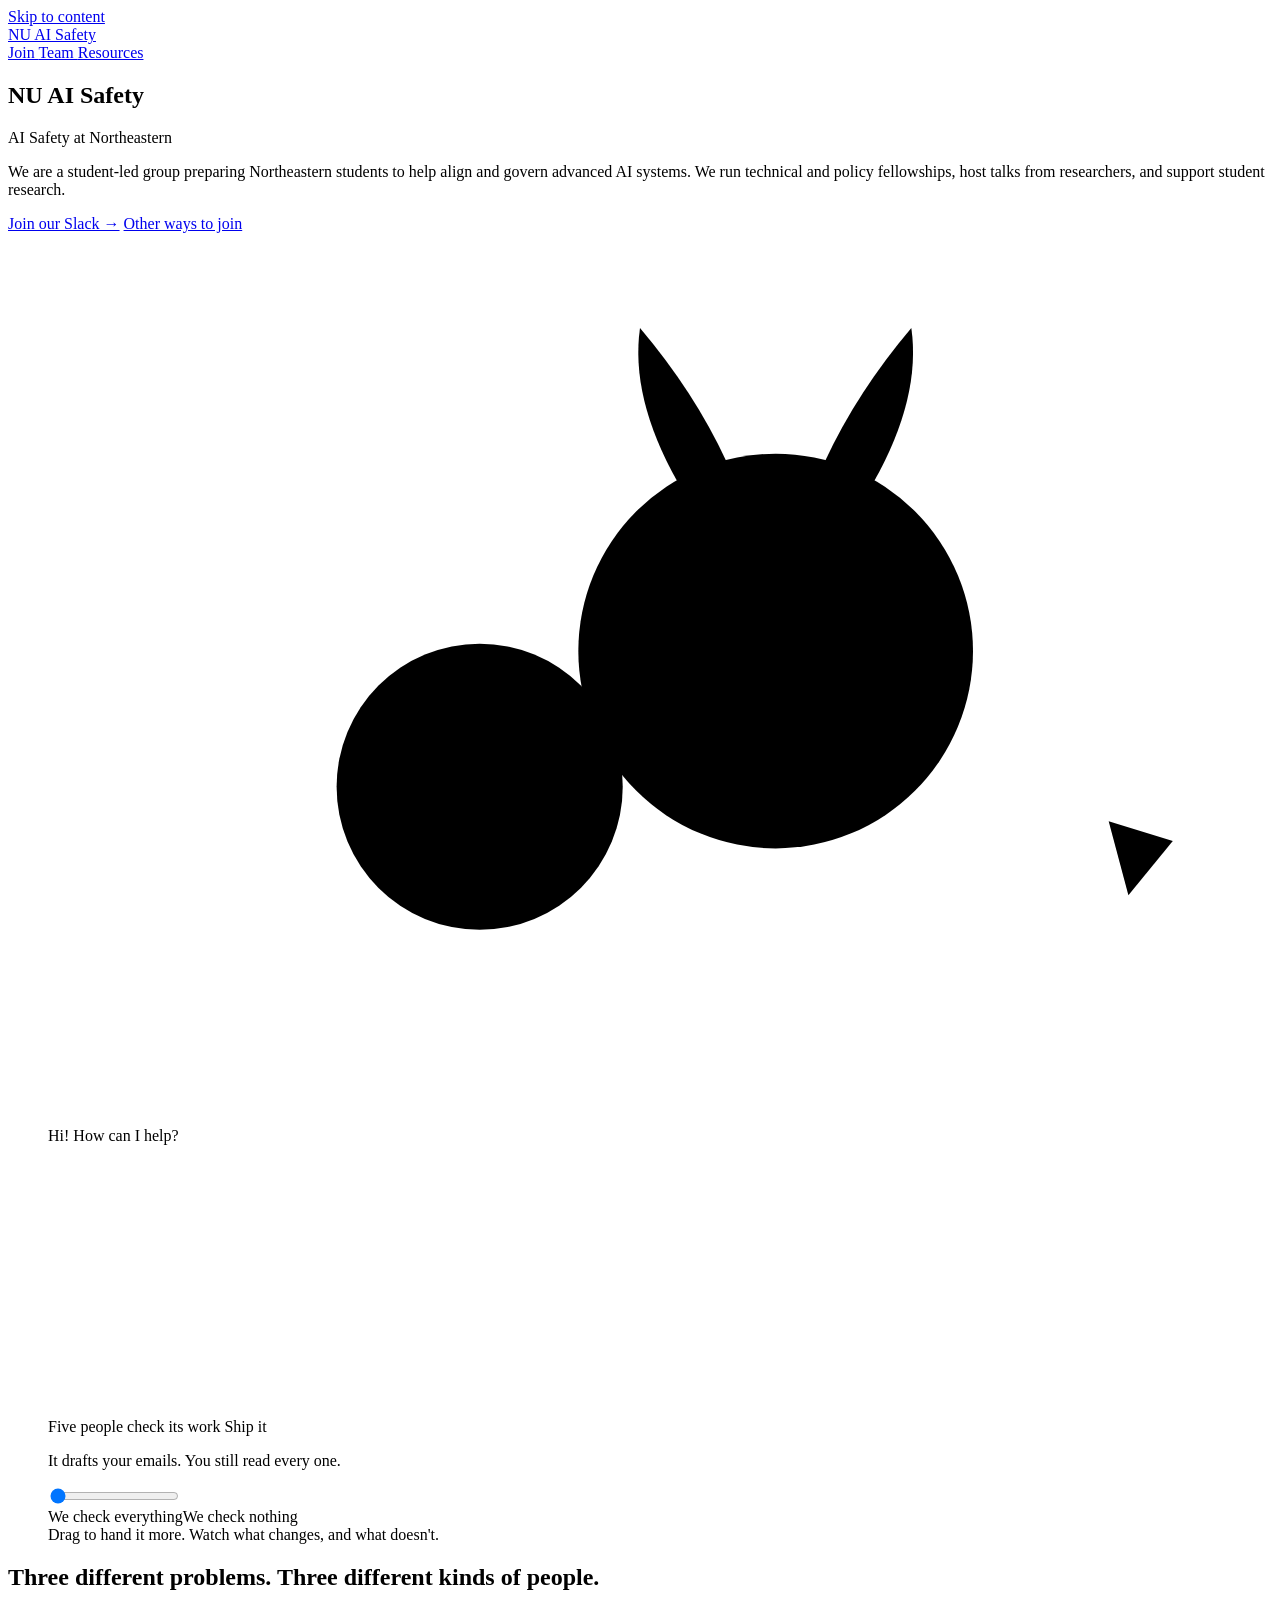
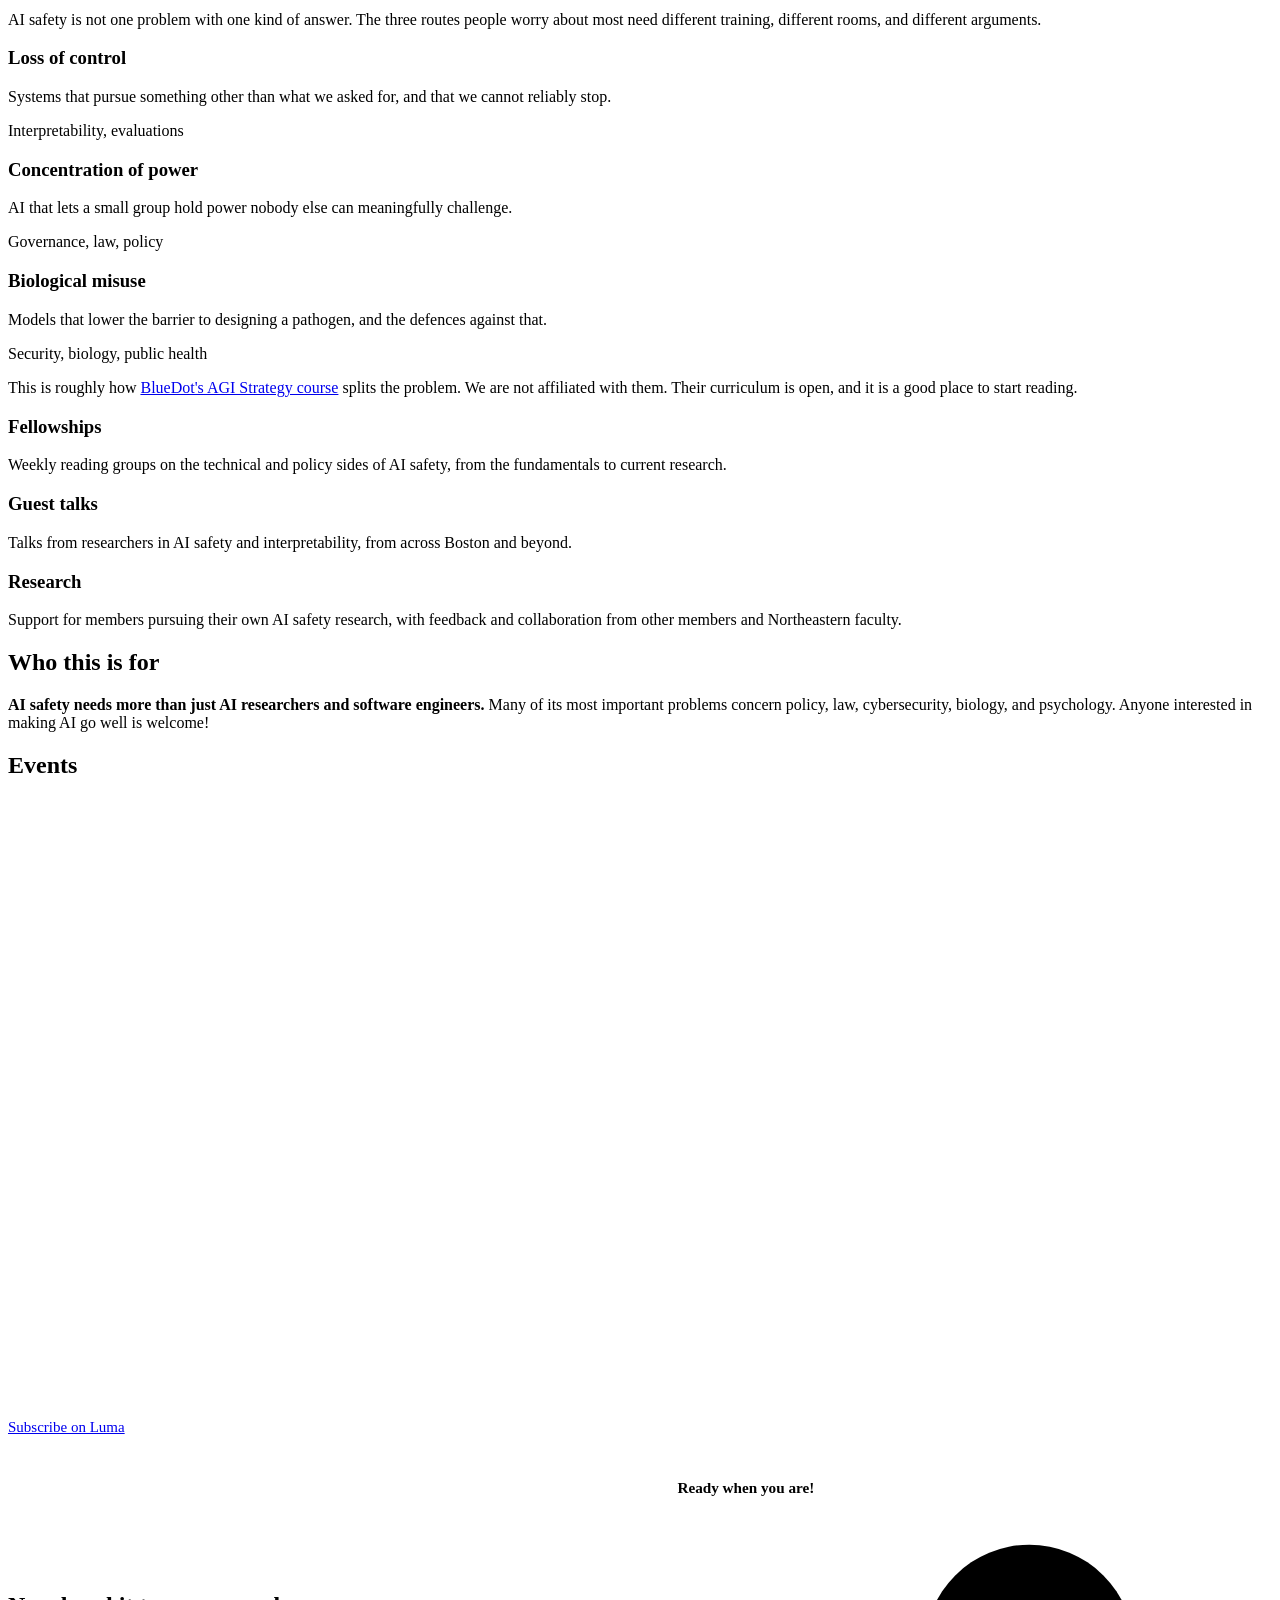
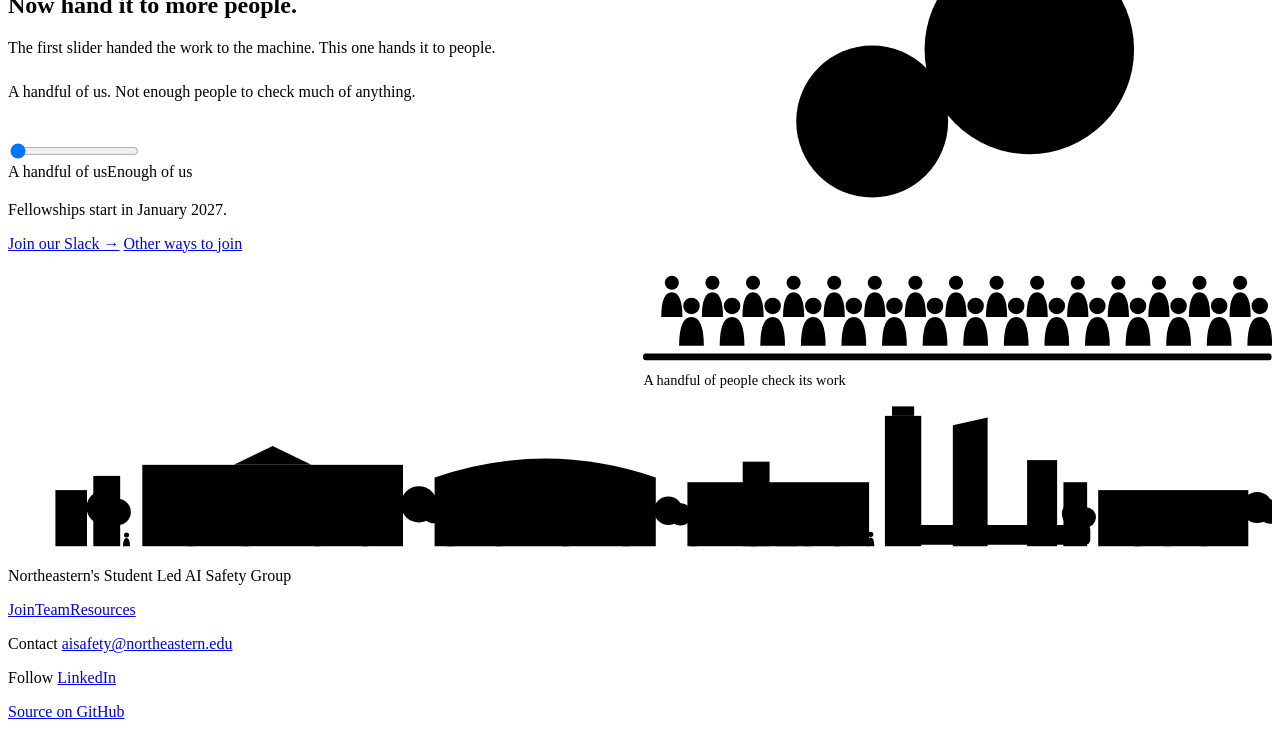
==== commit f5c80714: "Preview: campus as a still line drawing; only its people change" ====
--- a/index.html
+++ b/index.html
@@ -1,6 +1,6 @@
-<!DOCTYPE html><html lang="en" data-scene="power"> <head><meta charset="utf-8"><meta name="viewport" content="width=device-width, initial-scale=1"><script>try{var s=sessionStorage,d=document.documentElement.style,t=s.getItem('nuais-t'),g=s.getItem('nuais-g');if(t!==null)d.setProperty('--t',t);if(g!==null)d.setProperty('--g',g)}catch(e){}</script><title>NU AI Safety | AI Safety at Northeastern</title><meta name="description" content="A student-led AI safety and interpretability club at Khoury College, Northeastern University. Technical and policy fellowships, guest talks, and support for members’ own research. Open to every discipline, no prerequisites."><link rel="canonical" href="https://soham-padia.github.io/nuaisafety-preview-quiet"><link rel="icon" href="/nuaisafety-preview-quiet/favicon.svg" type="image/svg+xml"><meta property="og:type" content="website"><meta property="og:site_name" content="NU AI Safety"><meta property="og:title" content="NU AI Safety | AI Safety at Northeastern"><meta property="og:description" content="A student-led AI safety and interpretability club at Khoury College, Northeastern University. Technical and policy fellowships, guest talks, and support for members’ own research. Open to every discipline, no prerequisites."><meta property="og:url" content="https://soham-padia.github.io/nuaisafety-preview-quiet"><meta property="og:image" content="https://soham-padia.github.io/og.png"><meta property="og:image:width" content="1200"><meta property="og:image:height" content="630"><meta property="og:image:alt" content="NU AI Safety. AI safety and interpretability at Northeastern."><meta name="twitter:card" content="summary_large_image"><meta name="twitter:image" content="https://soham-padia.github.io/og.png"><link rel="stylesheet" href="/nuaisafety-preview-quiet/_astro/index.DZvED8R2.css">
-<style>.good__grid[data-astro-cid-3qn6mi3r]{display:grid;gap:2.5rem;align-items:center}@media(min-width:62rem){.good__grid[data-astro-cid-3qn6mi3r]{grid-template-columns:minmax(0,1fr) minmax(0,1.1fr);gap:4rem}}.good__event[data-astro-cid-3qn6mi3r]{font-size:var(--step-1);line-height:1.35;min-height:2.7em;margin:1.5rem 0 1rem}.good__close[data-astro-cid-3qn6mi3r]{margin:1rem 0 0}.good__fact[data-astro-cid-3qn6mi3r]{color:var(--muted);margin:1.25rem 0 1rem}.good__stage[data-astro-cid-3qn6mi3r]{margin:0;padding:.85rem;border-radius:14px;background:color-mix(in oklab,var(--paper) 90%,transparent)}.good__frame[data-astro-cid-3qn6mi3r]{position:relative;background:var(--wash);border-radius:10px;overflow:hidden}.good__frame[data-astro-cid-3qn6mi3r] svg[data-astro-cid-3qn6mi3r]{display:block;width:100%;height:auto}.good__shadow[data-astro-cid-3qn6mi3r]{fill:var(--shadow);transform-box:view-box;transform-origin:295px 135px;transform:translate(calc(var(--g) * -114px),calc(var(--g) * 61px)) scale(calc((1 + var(--t) * .34) * (1 - var(--g)) + .725 * var(--g)));opacity:calc(.3 + var(--t) * .36 * (1 - var(--g)) + var(--g) * .12)}.good__bubble[data-astro-cid-3qn6mi3r]{position:absolute;left:3.5%;top:9%;max-width:50%;margin:0;background:var(--paper);border:1.5px solid var(--ink);border-radius:14px;padding:.45rem .75rem;font-size:clamp(.8rem,1.6vw,.95rem);font-weight:600;line-height:1.3}.good__bubble[data-astro-cid-3qn6mi3r].is-pop{animation:ovsPop .25s ease}.good__crowd[data-astro-cid-3qn6mi3r]{display:block;width:100%;height:auto;margin-top:.75rem}.good__desk[data-astro-cid-3qn6mi3r]{fill:var(--muted)}.good__count[data-astro-cid-3qn6mi3r]{font-size:.9rem;color:var(--muted);margin-top:.35rem}.sr-only-heading[data-astro-cid-j7pv25f6]{position:absolute;width:1px;height:1px;padding:0;margin:-1px;overflow:hidden;clip-path:inset(50%);white-space:nowrap}.events[data-astro-cid-j7pv25f6]{display:block;width:100%;height:600px;margin-block-start:1.5rem;border:1px solid var(--rule);border-radius:8px;background:var(--paper)}.events__sub[data-astro-cid-j7pv25f6]{margin-block:1rem 0;font-size:.9375rem}
-</style></head> <body> <a class="skip" href="#main">Skip to content</a> <div class="campus" aria-hidden="true" data-scene="power"> <svg viewBox="0 0 1600 360" preserveAspectRatio="xMidYMax slice"> <defs> <radialGradient id="cxGlow" cx="50%" cy="100%" r="60%"> <stop offset="0" stop-color="#f2b07e" stop-opacity=".85"></stop> <stop offset="1" stop-color="#f2b07e" stop-opacity="0"></stop> </radialGradient> </defs>  <g class style="--at:.3"> <circle cx="1488" cy="96" r="46" fill="#f7e2a8" opacity=".35"></circle> <circle cx="1488" cy="96" r="28" fill="#f7e2a8"></circle> </g>  <g class="cg-in" style="--at:.45"> <path d="M612,42 L626,58 L612,78 L598,58 Z" fill="#c8102e" opacity=".75"></path> <path d="M612,78 Q600,140 640,200 Q660,232 652,262" fill="none" stroke="#b9b4ab" stroke-width="1"></path> </g> <g class="cg-in" style="--at:.65"> <path d="M1010,30 L1022,44 L1010,61 L998,44 Z" fill="#e5c88c"></path> <path d="M1010,61 Q1030,130 990,190 Q975,230 984,264" fill="none" stroke="#b9b4ab" stroke-width="1"></path> </g> <g class="cx-out" style="--at:.36" fill="none" stroke="#b9b4ab" stroke-width="2" stroke-linecap="round"> <path d="M420,70 l8,-6 l8,6"></path><path d="M446,84 l6,-5 l6,5"></path><path d="M402,92 l6,-5 l6,5"></path> </g>  <g fill="#dbe2e8"> <rect x="40" y="196" width="46" height="74"></rect><rect x="96" y="176" width="40" height="94"></rect><rect x="148" y="158" width="52" height="112"></rect><rect x="960" y="132" width="44" height="138"></rect><rect x="1012" y="150" width="36" height="120"></rect><rect x="1372" y="140" width="40" height="130"></rect><rect x="1420" y="166" width="34" height="104"></rect><rect x="1500" y="178" width="50" height="92"></rect><rect x="1556" y="196" width="40" height="74"></rect> </g> <g fill="#d3dce4"> <rect x="1150" y="56" width="52" height="214"></rect> <rect x="1160" y="40" width="32" height="20"></rect> <rect x="1174" y="14" width="4" height="28"></rect> </g> <path d="M1238,270 L1238,74 L1290,60 L1290,270 Z" fill="#dde6ed"></path> <path d="M1290,60 L1290,270" stroke="#cfd9e2" stroke-width="2"></path>   <rect x="150" y="150" width="370" height="116" fill="#dfc0ae"></rect> <rect x="144" y="144" width="382" height="8" fill="#e9d3c5"></rect> <path d="M282,150 L335,122 L388,150 Z" fill="#efe6d8"></path> <g fill="#efe6d8"><rect x="292" y="156" width="9" height="106"></rect><rect x="320" y="156" width="9" height="106"></rect><rect x="348" y="156" width="9" height="106"></rect><rect x="376" y="156" width="9" height="106"></rect></g> <path d="M560,266 L560,172 Q695,118 830,172 L830,266 Z" fill="#d6e6e6"></path> <path class="cx-lit" style="--l0:.5;--at:.5" d="M570,262 L570,180 Q695,132 820,180 L820,262 Z"></path> <g stroke="#c3d6d7" stroke-width="2"><line x1="560" y1="192" x2="830" y2="192"></line><line x1="560" y1="212" x2="830" y2="212"></line><line x1="560" y1="232" x2="830" y2="232"></line><line x1="560" y1="252" x2="830" y2="252"></line></g> <rect x="870" y="172" width="240" height="94" fill="#e2c4b2"></rect> <rect x="864" y="166" width="252" height="8" fill="#ead6c9"></rect> <rect x="1340" y="182" width="240" height="84" fill="#ddbfac"></rect> <rect x="1334" y="176" width="252" height="8" fill="#e8d1c3"></rect> <g><g> <rect x="168" y="166" width="14" height="18" fill="#cdb5a7"></rect> <rect class="cx-lit" style="--l0:1;--at:0.15" x="168" y="166" width="14" height="18"></rect> </g><g> <rect x="200" y="166" width="14" height="18" fill="#cdb5a7"></rect> <rect class="cx-lit" style="--l0:0;--at:0.52" x="200" y="166" width="14" height="18"></rect> </g><g> <rect x="232" y="166" width="14" height="18" fill="#cdb5a7"></rect> <rect class="cx-lit" style="--l0:0;--at:0.19" x="232" y="166" width="14" height="18"></rect> </g><g> <rect x="264" y="166" width="14" height="18" fill="#cdb5a7"></rect> <rect class="cx-lit" style="--l0:1;--at:0.56" x="264" y="166" width="14" height="18"></rect> </g><g> <rect x="392" y="166" width="14" height="18" fill="#cdb5a7"></rect> <rect class="cx-lit" style="--l0:0;--at:0.23" x="392" y="166" width="14" height="18"></rect> </g><g> <rect x="424" y="166" width="14" height="18" fill="#cdb5a7"></rect> <rect class="cx-lit" style="--l0:1;--at:0.6" x="424" y="166" width="14" height="18"></rect> </g><g> <rect x="456" y="166" width="14" height="18" fill="#cdb5a7"></rect> <rect class="cx-lit" style="--l0:0;--at:0.27" x="456" y="166" width="14" height="18"></rect> </g><g> <rect x="488" y="166" width="14" height="18" fill="#cdb5a7"></rect> <rect class="cx-lit" style="--l0:0;--at:0.64" x="488" y="166" width="14" height="18"></rect> </g><g> <rect x="168" y="194" width="14" height="18" fill="#cdb5a7"></rect> <rect class="cx-lit" style="--l0:0;--at:0.26" x="168" y="194" width="14" height="18"></rect> </g><g> <rect x="200" y="194" width="14" height="18" fill="#cdb5a7"></rect> <rect class="cx-lit" style="--l0:1;--at:0.63" x="200" y="194" width="14" height="18"></rect> </g><g> <rect x="232" y="194" width="14" height="18" fill="#cdb5a7"></rect> <rect class="cx-lit" style="--l0:0;--at:0.3" x="232" y="194" width="14" height="18"></rect> </g><g> <rect x="264" y="194" width="14" height="18" fill="#cdb5a7"></rect> <rect class="cx-lit" style="--l0:0;--at:0.67" x="264" y="194" width="14" height="18"></rect> </g><g> <rect x="392" y="194" width="14" height="18" fill="#cdb5a7"></rect> <rect class="cx-lit" style="--l0:1;--at:0.34" x="392" y="194" width="14" height="18"></rect> </g><g> <rect x="424" y="194" width="14" height="18" fill="#cdb5a7"></rect> <rect class="cx-lit" style="--l0:0;--at:0.71" x="424" y="194" width="14" height="18"></rect> </g><g> <rect x="456" y="194" width="14" height="18" fill="#cdb5a7"></rect> <rect class="cx-lit" style="--l0:1;--at:0.38" x="456" y="194" width="14" height="18"></rect> </g><g> <rect x="488" y="194" width="14" height="18" fill="#cdb5a7"></rect> <rect class="cx-lit" style="--l0:0;--at:0.75" x="488" y="194" width="14" height="18"></rect> </g><g> <rect x="168" y="222" width="14" height="18" fill="#cdb5a7"></rect> <rect class="cx-lit" style="--l0:1;--at:0.37" x="168" y="222" width="14" height="18"></rect> </g><g> <rect x="200" y="222" width="14" height="18" fill="#cdb5a7"></rect> <rect class="cx-lit" style="--l0:0;--at:0.74" x="200" y="222" width="14" height="18"></rect> </g><g> <rect x="232" y="222" width="14" height="18" fill="#cdb5a7"></rect> <rect class="cx-lit" style="--l0:1;--at:0.41" x="232" y="222" width="14" height="18"></rect> </g><g> <rect x="264" y="222" width="14" height="18" fill="#cdb5a7"></rect> <rect class="cx-lit" style="--l0:0;--at:0.78" x="264" y="222" width="14" height="18"></rect> </g><g> <rect x="392" y="222" width="14" height="18" fill="#cdb5a7"></rect> <rect class="cx-lit" style="--l0:0;--at:0.45" x="392" y="222" width="14" height="18"></rect> </g><g> <rect x="424" y="222" width="14" height="18" fill="#cdb5a7"></rect> <rect class="cx-lit" style="--l0:1;--at:0.82" x="424" y="222" width="14" height="18"></rect> </g><g> <rect x="456" y="222" width="14" height="18" fill="#cdb5a7"></rect> <rect class="cx-lit" style="--l0:0;--at:0.49" x="456" y="222" width="14" height="18"></rect> </g><g> <rect x="488" y="222" width="14" height="18" fill="#cdb5a7"></rect> <rect class="cx-lit" style="--l0:1;--at:0.16" x="488" y="222" width="14" height="18"></rect> </g><g> <rect x="888" y="190" width="14" height="18" fill="#cdb5a7"></rect> <rect class="cx-lit" style="--l0:1;--at:0.15" x="888" y="190" width="14" height="18"></rect> </g><g> <rect x="918" y="190" width="14" height="18" fill="#cdb5a7"></rect> <rect class="cx-lit" style="--l0:0;--at:0.52" x="918" y="190" width="14" height="18"></rect> </g><g> <rect x="948" y="190" width="14" height="18" fill="#cdb5a7"></rect> <rect class="cx-lit" style="--l0:0;--at:0.19" x="948" y="190" width="14" height="18"></rect> </g><g> <rect x="978" y="190" width="14" height="18" fill="#cdb5a7"></rect> <rect class="cx-lit" style="--l0:1;--at:0.56" x="978" y="190" width="14" height="18"></rect> </g><g> <rect x="1008" y="190" width="14" height="18" fill="#cdb5a7"></rect> <rect class="cx-lit" style="--l0:0;--at:0.23" x="1008" y="190" width="14" height="18"></rect> </g><g> <rect x="1038" y="190" width="14" height="18" fill="#cdb5a7"></rect> <rect class="cx-lit" style="--l0:1;--at:0.6" x="1038" y="190" width="14" height="18"></rect> </g><g> <rect x="1068" y="190" width="14" height="18" fill="#cdb5a7"></rect> <rect class="cx-lit" style="--l0:0;--at:0.27" x="1068" y="190" width="14" height="18"></rect> </g><g> <rect x="888" y="220" width="14" height="18" fill="#cdb5a7"></rect> <rect class="cx-lit" style="--l0:0;--at:0.26" x="888" y="220" width="14" height="18"></rect> </g><g> <rect x="918" y="220" width="14" height="18" fill="#cdb5a7"></rect> <rect class="cx-lit" style="--l0:1;--at:0.63" x="918" y="220" width="14" height="18"></rect> </g><g> <rect x="948" y="220" width="14" height="18" fill="#cdb5a7"></rect> <rect class="cx-lit" style="--l0:0;--at:0.3" x="948" y="220" width="14" height="18"></rect> </g><g> <rect x="978" y="220" width="14" height="18" fill="#cdb5a7"></rect> <rect class="cx-lit" style="--l0:0;--at:0.67" x="978" y="220" width="14" height="18"></rect> </g><g> <rect x="1008" y="220" width="14" height="18" fill="#cdb5a7"></rect> <rect class="cx-lit" style="--l0:1;--at:0.34" x="1008" y="220" width="14" height="18"></rect> </g><g> <rect x="1038" y="220" width="14" height="18" fill="#cdb5a7"></rect> <rect class="cx-lit" style="--l0:0;--at:0.71" x="1038" y="220" width="14" height="18"></rect> </g><g> <rect x="1068" y="220" width="14" height="18" fill="#cdb5a7"></rect> <rect class="cx-lit" style="--l0:1;--at:0.38" x="1068" y="220" width="14" height="18"></rect> </g><g> <rect x="1356" y="200" width="14" height="18" fill="#cdb5a7"></rect> <rect class="cx-lit" style="--l0:1;--at:0.15" x="1356" y="200" width="14" height="18"></rect> </g><g> <rect x="1386" y="200" width="14" height="18" fill="#cdb5a7"></rect> <rect class="cx-lit" style="--l0:0;--at:0.52" x="1386" y="200" width="14" height="18"></rect> </g><g> <rect x="1416" y="200" width="14" height="18" fill="#cdb5a7"></rect> <rect class="cx-lit" style="--l0:0;--at:0.19" x="1416" y="200" width="14" height="18"></rect> </g><g> <rect x="1446" y="200" width="14" height="18" fill="#cdb5a7"></rect> <rect class="cx-lit" style="--l0:1;--at:0.56" x="1446" y="200" width="14" height="18"></rect> </g><g> <rect x="1476" y="200" width="14" height="18" fill="#cdb5a7"></rect> <rect class="cx-lit" style="--l0:0;--at:0.23" x="1476" y="200" width="14" height="18"></rect> </g><g> <rect x="1506" y="200" width="14" height="18" fill="#cdb5a7"></rect> <rect class="cx-lit" style="--l0:1;--at:0.6" x="1506" y="200" width="14" height="18"></rect> </g><g> <rect x="1536" y="200" width="14" height="18" fill="#cdb5a7"></rect> <rect class="cx-lit" style="--l0:0;--at:0.27" x="1536" y="200" width="14" height="18"></rect> </g><g> <rect x="1566" y="200" width="14" height="18" fill="#cdb5a7"></rect> <rect class="cx-lit" style="--l0:0;--at:0.64" x="1566" y="200" width="14" height="18"></rect> </g><g> <rect x="1356" y="230" width="14" height="18" fill="#cdb5a7"></rect> <rect class="cx-lit" style="--l0:0;--at:0.26" x="1356" y="230" width="14" height="18"></rect> </g><g> <rect x="1386" y="230" width="14" height="18" fill="#cdb5a7"></rect> <rect class="cx-lit" style="--l0:1;--at:0.63" x="1386" y="230" width="14" height="18"></rect> </g><g> <rect x="1416" y="230" width="14" height="18" fill="#cdb5a7"></rect> <rect class="cx-lit" style="--l0:0;--at:0.3" x="1416" y="230" width="14" height="18"></rect> </g><g> <rect x="1446" y="230" width="14" height="18" fill="#cdb5a7"></rect> <rect class="cx-lit" style="--l0:0;--at:0.67" x="1446" y="230" width="14" height="18"></rect> </g><g> <rect x="1476" y="230" width="14" height="18" fill="#cdb5a7"></rect> <rect class="cx-lit" style="--l0:1;--at:0.34" x="1476" y="230" width="14" height="18"></rect> </g><g> <rect x="1506" y="230" width="14" height="18" fill="#cdb5a7"></rect> <rect class="cx-lit" style="--l0:0;--at:0.71" x="1506" y="230" width="14" height="18"></rect> </g><g> <rect x="1536" y="230" width="14" height="18" fill="#cdb5a7"></rect> <rect class="cx-lit" style="--l0:1;--at:0.38" x="1536" y="230" width="14" height="18"></rect> </g><g> <rect x="1566" y="230" width="14" height="18" fill="#cdb5a7"></rect> <rect class="cx-lit" style="--l0:0;--at:0.75" x="1566" y="230" width="14" height="18"></rect> </g></g>  <g> <rect x="107" y="232" width="6" height="36" fill="#b9a38e"></rect> <circle class="cx-tree cx-tree--power" style="--c:#bfd3b0" cx="110" cy="232" r="30"></circle> </g><g> <rect x="542" y="226" width="6" height="42" fill="#b9a38e"></rect> <circle class="cx-tree cx-tree--power" style="--c:#aecaa0" cx="545" cy="226" r="34"></circle> </g><g> <rect x="842" y="232" width="6" height="36" fill="#b9a38e"></rect> <circle class="cx-tree cx-tree--power" style="--c:#e2cf98" cx="845" cy="232" r="28"></circle> </g><g> <rect x="1127" y="224" width="6" height="44" fill="#b9a38e"></rect> <circle class="cx-tree cx-tree--power" style="--c:#bfd3b0" cx="1130" cy="224" r="36"></circle> </g><g> <rect x="1317" y="238" width="6" height="30" fill="#b9a38e"></rect> <circle class="cx-tree cx-tree--power" style="--c:#aecaa0" cx="1320" cy="238" r="24"></circle> </g><g> <rect x="1589" y="232" width="6" height="36" fill="#b9a38e"></rect> <circle class="cx-tree cx-tree--power" style="--c:#e2cf98" cx="1592" cy="232" r="30"></circle> </g><g> <rect x="23" y="240" width="6" height="28" fill="#b9a38e"></rect> <circle class="cx-tree cx-tree--power" style="--c:#aecaa0" cx="26" cy="240" r="22"></circle> </g> <g stroke="#b9b1a7" stroke-width="3"> <line x1="492" y1="300" x2="492" y2="238"></line><line x1="900" y1="300" x2="900" y2="238"></line><line x1="1232" y1="300" x2="1232" y2="238"></line> </g> <g fill="#d8cfc2"><rect x="485" y="232" width="14" height="7" rx="2"></rect><rect x="893" y="232" width="14" height="7" rx="2"></rect><rect x="1225" y="232" width="14" height="7" rx="2"></rect></g>  <rect class="cx-lawn cx-lawn--power" x="0" y="262" width="1600" height="40"></rect> <path d="M760,262 L840,262 L980,302 L620,302 Z" fill="#ece5d6"></path> <g class="cx-out" style="--at:0.376"> <g transform="translate(64 294) scale(1)"> <path d="M-8,0 Q-8,-19 0,-19 Q8,-19 8,0 Z" fill="#e2a59c"></path> <circle cx="0" cy="-26" r="5.5" fill="#e8cdb5"></circle>  </g> </g><g class="cx-out" style="--at:0.265"> <g transform="translate(128 291) scale(0.9)"> <path d="M-8,0 Q-8,-19 0,-19 Q8,-19 8,0 Z" fill="#9db6cf"></path> <circle cx="0" cy="-26" r="5.5" fill="#c99d7e"></circle>  </g> </g><g class="cx-out" style="--at:0.511"> <g transform="translate(196 288) scale(1.08)"> <path d="M-8,0 Q-8,-19 0,-19 Q8,-19 8,0 Z" fill="#e5c88c"></path> <circle cx="0" cy="-26" r="5.5" fill="#a97b5c"></circle>  </g> </g><g class="cx-out" style="--at:0.22"> <g transform="translate(252 294) scale(1)"> <path d="M-8,0 Q-8,-19 0,-19 Q8,-19 8,0 Z" fill="#a7c3a0"></path> <circle cx="0" cy="-26" r="5.5" fill="#e2bc9a"></circle>  </g> </g><g class="cx-out" style="--at:0.421"> <g transform="translate(316 291) scale(0.9)"> <path d="M-8,0 Q-8,-19 0,-19 Q8,-19 8,0 Z" fill="#c6a6c6"></path> <circle cx="0" cy="-26" r="5.5" fill="#8d6248"></circle>  </g> </g><g class="cx-out" style="--at:0.309"> <g transform="translate(402 288) scale(1.08)"> <path d="M-8,0 Q-8,-19 0,-19 Q8,-19 8,0 Z" fill="#8ea8bf"></path> <circle cx="0" cy="-26" r="5.5" fill="#e8cdb5"></circle>  </g> </g><g class="cx-out" style="--at:0.578"> <g transform="translate(470 294) scale(1)"> <path d="M-8,0 Q-8,-19 0,-19 Q8,-19 8,0 Z" fill="#e0b38f"></path> <circle cx="0" cy="-26" r="5.5" fill="#c99d7e"></circle>  </g> </g><g class="cx-out" style="--at:0.466"> <g transform="translate(588 291) scale(0.9)"> <path d="M-8,0 Q-8,-19 0,-19 Q8,-19 8,0 Z" fill="#b7b0d6"></path> <circle cx="0" cy="-26" r="5.5" fill="#a97b5c"></circle>  </g> </g><g class="cx-out" style="--at:0.332"> <g transform="translate(652 288) scale(1.08)"> <path d="M-8,0 Q-8,-19 0,-19 Q8,-19 8,0 Z" fill="#e2a59c"></path> <circle cx="0" cy="-26" r="5.5" fill="#e2bc9a"></circle>  </g> </g><g class="cx-out" style="--at:0.533"> <g transform="translate(716 294) scale(1)"> <path d="M-8,0 Q-8,-19 0,-19 Q8,-19 8,0 Z" fill="#9db6cf"></path> <circle cx="0" cy="-26" r="5.5" fill="#8d6248"></circle>  </g> </g><g class="cx-out" style="--at:0.242"> <g transform="translate(842 291) scale(0.9)"> <path d="M-8,0 Q-8,-19 0,-19 Q8,-19 8,0 Z" fill="#e5c88c"></path> <circle cx="0" cy="-26" r="5.5" fill="#e8cdb5"></circle>  </g> </g><g class="cx-out" style="--at:0.399"> <g transform="translate(992 288) scale(1.08)"> <path d="M-8,0 Q-8,-19 0,-19 Q8,-19 8,0 Z" fill="#a7c3a0"></path> <circle cx="0" cy="-26" r="5.5" fill="#c99d7e"></circle>  </g> </g><g class="cx-out" style="--at:0.6"> <g transform="translate(1058 294) scale(1)"> <path d="M-8,0 Q-8,-19 0,-19 Q8,-19 8,0 Z" fill="#c6a6c6"></path> <circle cx="0" cy="-26" r="5.5" fill="#a97b5c"></circle>  </g> </g><g class="cx-out" style="--at:0.287"> <g transform="translate(1176 291) scale(0.9)"> <path d="M-8,0 Q-8,-19 0,-19 Q8,-19 8,0 Z" fill="#8ea8bf"></path> <circle cx="0" cy="-26" r="5.5" fill="#e2bc9a"></circle>  </g> </g><g class="cx-out" style="--at:0.488"> <g transform="translate(1262 288) scale(1.08)"> <path d="M-8,0 Q-8,-19 0,-19 Q8,-19 8,0 Z" fill="#e0b38f"></path> <circle cx="0" cy="-26" r="5.5" fill="#8d6248"></circle>  </g> </g><g class="cx-out" style="--at:0.354"> <g transform="translate(1404 294) scale(1)"> <path d="M-8,0 Q-8,-19 0,-19 Q8,-19 8,0 Z" fill="#b7b0d6"></path> <circle cx="0" cy="-26" r="5.5" fill="#e8cdb5"></circle>  </g> </g><g class="cx-out" style="--at:0.555"> <g transform="translate(1478 291) scale(0.9)"> <path d="M-8,0 Q-8,-19 0,-19 Q8,-19 8,0 Z" fill="#e2a59c"></path> <circle cx="0" cy="-26" r="5.5" fill="#c99d7e"></circle>  </g> </g><g class="cx-out" style="--at:0.444"> <g transform="translate(1546 288) scale(1.08)"> <path d="M-8,0 Q-8,-19 0,-19 Q8,-19 8,0 Z" fill="#9db6cf"></path> <circle cx="0" cy="-26" r="5.5" fill="#a97b5c"></circle>  </g> </g> <g class="cg-in" style="--at:0.1"> <g transform="translate(96 293) scale(0.95)"> <path d="M-8,0 Q-8,-19 0,-19 Q8,-19 8,0 Z" fill="#a7c3a0"></path> <circle cx="0" cy="-26" r="5.5" fill="#a97b5c"></circle> </g> </g><g class="cg-in" style="--at:0.387"> <g transform="translate(160 290) scale(1.04)"> <path d="M-8,0 Q-8,-19 0,-19 Q8,-19 8,0 Z" fill="#c6a6c6"></path> <circle cx="0" cy="-26" r="5.5" fill="#e2bc9a"></circle> </g> </g><g class="cg-in" style="--at:0.675"> <g transform="translate(228 296) scale(0.9)"> <path d="M-8,0 Q-8,-19 0,-19 Q8,-19 8,0 Z" fill="#8ea8bf"></path> <circle cx="0" cy="-26" r="5.5" fill="#8d6248"></circle> </g> </g><g class="cg-in" style="--at:0.182"> <g transform="translate(286 293) scale(0.95)"> <path d="M-8,0 Q-8,-19 0,-19 Q8,-19 8,0 Z" fill="#e0b38f"></path> <circle cx="0" cy="-26" r="5.5" fill="#e8cdb5"></circle> </g> </g><g class="cg-in" style="--at:0.469"> <g transform="translate(360 290) scale(1.04)"> <path d="M-8,0 Q-8,-19 0,-19 Q8,-19 8,0 Z" fill="#b7b0d6"></path> <circle cx="0" cy="-26" r="5.5" fill="#c99d7e"></circle> </g> </g><g class="cg-in" style="--at:0.757"> <g transform="translate(436 296) scale(0.9)"> <path d="M-8,0 Q-8,-19 0,-19 Q8,-19 8,0 Z" fill="#e2a59c"></path> <circle cx="0" cy="-26" r="5.5" fill="#a97b5c"></circle> </g> </g><g class="cg-in" style="--at:0.264"> <g transform="translate(524 293) scale(0.95)"> <path d="M-8,0 Q-8,-19 0,-19 Q8,-19 8,0 Z" fill="#9db6cf"></path> <circle cx="0" cy="-26" r="5.5" fill="#e2bc9a"></circle> </g> </g><g class="cg-in" style="--at:0.552"> <g transform="translate(618 290) scale(1.04)"> <path d="M-8,0 Q-8,-19 0,-19 Q8,-19 8,0 Z" fill="#e5c88c"></path> <circle cx="0" cy="-26" r="5.5" fill="#8d6248"></circle> </g> </g><g class="cg-in" style="--at:0.839"> <g transform="translate(688 296) scale(0.9)"> <path d="M-8,0 Q-8,-19 0,-19 Q8,-19 8,0 Z" fill="#a7c3a0"></path> <circle cx="0" cy="-26" r="5.5" fill="#e8cdb5"></circle> </g> </g><g class="cg-in" style="--at:0.346"> <g transform="translate(762 293) scale(0.95)"> <path d="M-8,0 Q-8,-19 0,-19 Q8,-19 8,0 Z" fill="#c6a6c6"></path> <circle cx="0" cy="-26" r="5.5" fill="#c99d7e"></circle> </g> </g><g class="cg-in" style="--at:0.634"> <g transform="translate(884 290) scale(1.04)"> <path d="M-8,0 Q-8,-19 0,-19 Q8,-19 8,0 Z" fill="#8ea8bf"></path> <circle cx="0" cy="-26" r="5.5" fill="#a97b5c"></circle> </g> </g><g class="cg-in" style="--at:0.141"> <g transform="translate(952 296) scale(0.9)"> <path d="M-8,0 Q-8,-19 0,-19 Q8,-19 8,0 Z" fill="#e0b38f"></path> <circle cx="0" cy="-26" r="5.5" fill="#e2bc9a"></circle> </g> </g><g class="cg-in" style="--at:0.428"> <g transform="translate(1030 293) scale(0.95)"> <path d="M-8,0 Q-8,-19 0,-19 Q8,-19 8,0 Z" fill="#b7b0d6"></path> <circle cx="0" cy="-26" r="5.5" fill="#8d6248"></circle> </g> </g><g class="cg-in" style="--at:0.716"> <g transform="translate(1112 290) scale(1.04)"> <path d="M-8,0 Q-8,-19 0,-19 Q8,-19 8,0 Z" fill="#e2a59c"></path> <circle cx="0" cy="-26" r="5.5" fill="#e8cdb5"></circle> </g> </g><g class="cg-in" style="--at:0.223"> <g transform="translate(1220 296) scale(0.9)"> <path d="M-8,0 Q-8,-19 0,-19 Q8,-19 8,0 Z" fill="#9db6cf"></path> <circle cx="0" cy="-26" r="5.5" fill="#c99d7e"></circle> </g> </g><g class="cg-in" style="--at:0.511"> <g transform="translate(1300 293) scale(0.95)"> <path d="M-8,0 Q-8,-19 0,-19 Q8,-19 8,0 Z" fill="#e5c88c"></path> <circle cx="0" cy="-26" r="5.5" fill="#a97b5c"></circle> </g> </g><g class="cg-in" style="--at:0.798"> <g transform="translate(1372 290) scale(1.04)"> <path d="M-8,0 Q-8,-19 0,-19 Q8,-19 8,0 Z" fill="#a7c3a0"></path> <circle cx="0" cy="-26" r="5.5" fill="#e2bc9a"></circle> </g> </g><g class="cg-in" style="--at:0.305"> <g transform="translate(1444 296) scale(0.9)"> <path d="M-8,0 Q-8,-19 0,-19 Q8,-19 8,0 Z" fill="#c6a6c6"></path> <circle cx="0" cy="-26" r="5.5" fill="#8d6248"></circle> </g> </g><g class="cg-in" style="--at:0.593"> <g transform="translate(1520 293) scale(0.95)"> <path d="M-8,0 Q-8,-19 0,-19 Q8,-19 8,0 Z" fill="#8ea8bf"></path> <circle cx="0" cy="-26" r="5.5" fill="#e8cdb5"></circle> </g> </g> <g class="cx-in" style="--at:0.46"> <g transform="translate(430 294)"> <path d="M-8,0 Q-8,-19 0,-19 Q8,-19 8,0 Z" fill="#9ca2a9"></path> <circle cx="0" cy="-26" r="5.5" fill="#a7adb4"></circle> </g> </g><g class="cx-in" style="--at:0.49"> <g transform="translate(522 294)"> <path d="M-8,0 Q-8,-19 0,-19 Q8,-19 8,0 Z" fill="#9ca2a9"></path> <circle cx="0" cy="-26" r="5.5" fill="#a7adb4"></circle> </g> </g><g class="cx-in" style="--at:0.52"> <g transform="translate(614 294)"> <path d="M-8,0 Q-8,-19 0,-19 Q8,-19 8,0 Z" fill="#9ca2a9"></path> <circle cx="0" cy="-26" r="5.5" fill="#a7adb4"></circle> </g> </g><g class="cx-in" style="--at:0.55"> <g transform="translate(706 294)"> <path d="M-8,0 Q-8,-19 0,-19 Q8,-19 8,0 Z" fill="#9ca2a9"></path> <circle cx="0" cy="-26" r="5.5" fill="#a7adb4"></circle> </g> </g><g class="cx-in" style="--at:0.58"> <g transform="translate(798 294)"> <path d="M-8,0 Q-8,-19 0,-19 Q8,-19 8,0 Z" fill="#9ca2a9"></path> <circle cx="0" cy="-26" r="5.5" fill="#a7adb4"></circle> </g> </g><g class="cx-in" style="--at:0.61"> <g transform="translate(890 294)"> <path d="M-8,0 Q-8,-19 0,-19 Q8,-19 8,0 Z" fill="#9ca2a9"></path> <circle cx="0" cy="-26" r="5.5" fill="#a7adb4"></circle> </g> </g><g class="cx-in" style="--at:0.64"> <g transform="translate(982 294)"> <path d="M-8,0 Q-8,-19 0,-19 Q8,-19 8,0 Z" fill="#9ca2a9"></path> <circle cx="0" cy="-26" r="5.5" fill="#a7adb4"></circle> </g> </g><g class="cx-in" style="--at:0.67"> <g transform="translate(1074 294)"> <path d="M-8,0 Q-8,-19 0,-19 Q8,-19 8,0 Z" fill="#9ca2a9"></path> <circle cx="0" cy="-26" r="5.5" fill="#a7adb4"></circle> </g> </g> <g transform="translate(300 140)"> <g class="cx-in cx-amp" style="--at:0.120;--amp:1.1"> <line x1="0" y1="4" x2="0" y2="12" stroke="#9aa0a7" stroke-width="2"></line> <rect x="-9" y="-5" width="18" height="10" rx="2" fill="#8e959d"></rect> <circle cx="9" cy="0" r="3.5" fill="#6f767e"></circle> <circle cx="-5" cy="-2" r="1.6" fill="#c8102e"></circle> </g> </g><g transform="translate(150 148)"> <g class="cx-in cx-amp" style="--at:0.178;--amp:1.1"> <line x1="0" y1="4" x2="0" y2="12" stroke="#9aa0a7" stroke-width="2"></line> <rect x="-9" y="-5" width="18" height="10" rx="2" fill="#8e959d"></rect> <circle cx="9" cy="0" r="3.5" fill="#6f767e"></circle> <circle cx="-5" cy="-2" r="1.6" fill="#c8102e"></circle> </g> </g><g transform="translate(868 170)"> <g class="cx-in cx-amp" style="--at:0.236;--amp:1.1"> <line x1="0" y1="4" x2="0" y2="12" stroke="#9aa0a7" stroke-width="2"></line> <rect x="-9" y="-5" width="18" height="10" rx="2" fill="#8e959d"></rect> <circle cx="9" cy="0" r="3.5" fill="#6f767e"></circle> <circle cx="-5" cy="-2" r="1.6" fill="#c8102e"></circle> </g> </g><g transform="translate(520 148)"> <g class="cx-in cx-amp" style="--at:0.294;--amp:1.1"> <line x1="0" y1="4" x2="0" y2="12" stroke="#9aa0a7" stroke-width="2"></line> <rect x="-9" y="-5" width="18" height="10" rx="2" fill="#8e959d"></rect> <circle cx="9" cy="0" r="3.5" fill="#6f767e"></circle> <circle cx="-5" cy="-2" r="1.6" fill="#c8102e"></circle> </g> </g><g transform="translate(1338 180)"> <g class="cx-in cx-amp" style="--at:0.352;--amp:1.1"> <line x1="0" y1="4" x2="0" y2="12" stroke="#9aa0a7" stroke-width="2"></line> <rect x="-9" y="-5" width="18" height="10" rx="2" fill="#8e959d"></rect> <circle cx="9" cy="0" r="3.5" fill="#6f767e"></circle> <circle cx="-5" cy="-2" r="1.6" fill="#c8102e"></circle> </g> </g><g transform="translate(695 124)"> <g class="cx-in cx-amp" style="--at:0.410;--amp:1.1"> <line x1="0" y1="4" x2="0" y2="12" stroke="#9aa0a7" stroke-width="2"></line> <rect x="-9" y="-5" width="18" height="10" rx="2" fill="#8e959d"></rect> <circle cx="9" cy="0" r="3.5" fill="#6f767e"></circle> <circle cx="-5" cy="-2" r="1.6" fill="#c8102e"></circle> </g> </g><g transform="translate(1112 170)"> <g class="cx-in cx-amp" style="--at:0.468;--amp:1.1"> <line x1="0" y1="4" x2="0" y2="12" stroke="#9aa0a7" stroke-width="2"></line> <rect x="-9" y="-5" width="18" height="10" rx="2" fill="#8e959d"></rect> <circle cx="9" cy="0" r="3.5" fill="#6f767e"></circle> <circle cx="-5" cy="-2" r="1.6" fill="#c8102e"></circle> </g> </g><g transform="translate(492 232)"> <g class="cx-in cx-amp" style="--at:0.526;--amp:1.1"> <line x1="0" y1="4" x2="0" y2="12" stroke="#9aa0a7" stroke-width="2"></line> <rect x="-9" y="-5" width="18" height="10" rx="2" fill="#8e959d"></rect> <circle cx="9" cy="0" r="3.5" fill="#6f767e"></circle> <circle cx="-5" cy="-2" r="1.6" fill="#c8102e"></circle> </g> </g><g transform="translate(1582 180)"> <g class="cx-in cx-amp" style="--at:0.584;--amp:1.1"> <line x1="0" y1="4" x2="0" y2="12" stroke="#9aa0a7" stroke-width="2"></line> <rect x="-9" y="-5" width="18" height="10" rx="2" fill="#8e959d"></rect> <circle cx="9" cy="0" r="3.5" fill="#6f767e"></circle> <circle cx="-5" cy="-2" r="1.6" fill="#c8102e"></circle> </g> </g><g transform="translate(900 232)"> <g class="cx-in cx-amp" style="--at:0.642;--amp:1.1"> <line x1="0" y1="4" x2="0" y2="12" stroke="#9aa0a7" stroke-width="2"></line> <rect x="-9" y="-5" width="18" height="10" rx="2" fill="#8e959d"></rect> <circle cx="9" cy="0" r="3.5" fill="#6f767e"></circle> <circle cx="-5" cy="-2" r="1.6" fill="#c8102e"></circle> </g> </g><g transform="translate(1232 232)"> <g class="cx-in cx-amp" style="--at:0.700;--amp:1.1"> <line x1="0" y1="4" x2="0" y2="12" stroke="#9aa0a7" stroke-width="2"></line> <rect x="-9" y="-5" width="18" height="10" rx="2" fill="#8e959d"></rect> <circle cx="9" cy="0" r="3.5" fill="#6f767e"></circle> <circle cx="-5" cy="-2" r="1.6" fill="#c8102e"></circle> </g> </g>  <rect x="0" y="302" width="1600" height="10" fill="#ebe6dd"></rect> <rect x="0" y="312" width="1600" height="48" fill="#e3dfd8"></rect> <rect x="0" y="322" width="1600" height="26" fill="#cfdcc1"></rect> <g stroke="#bdb5aa" stroke-width="2"><line x1="0" y1="331" x2="1600" y2="331"></line><line x1="0" y1="340" x2="1600" y2="340"></line></g> <line x1="0" y1="270" x2="1600" y2="270" stroke="#d6cfc5" stroke-width="1.5"></line> <g class="cx-train" style> <rect x="148" y="276" width="4" height="18" fill="#b9b1a7"></rect> <path d="M136,276 L150,268 L164,276" fill="none" stroke="#b9b1a7" stroke-width="2"></path> <rect x="0" y="292" width="300" height="44" rx="9" fill="#a6c8ab"></rect> <rect x="0" y="292" width="300" height="9" rx="4" fill="#97bb9d"></rect> <rect x="18" y="304" width="26" height="16" rx="2" fill="#eef3ec"></rect><rect x="56" y="304" width="26" height="16" rx="2" fill="#eef3ec"></rect><rect x="94" y="304" width="26" height="16" rx="2" fill="#eef3ec"></rect><rect x="132" y="304" width="26" height="16" rx="2" fill="#eef3ec"></rect><rect x="170" y="304" width="26" height="16" rx="2" fill="#eef3ec"></rect><rect x="208" y="304" width="26" height="16" rx="2" fill="#eef3ec"></rect><rect x="246" y="304" width="26" height="16" rx="2" fill="#eef3ec"></rect> <circle class="cx-out" style="--at:0.380" cx="31" cy="317" r="5" fill="#8a9e95"></circle><circle class="cx-out" style="--at:0.480" cx="69" cy="317" r="5" fill="#8a9e95"></circle><circle class="cx-out" style="--at:0.580" cx="107" cy="317" r="5" fill="#8a9e95"></circle><circle class="cx-out" style="--at:0.447" cx="145" cy="317" r="5" fill="#8a9e95"></circle><circle class="cx-out" style="--at:0.547" cx="183" cy="317" r="5" fill="#8a9e95"></circle><circle class="cx-out" style="--at:0.413" cx="221" cy="317" r="5" fill="#8a9e95"></circle><circle class="cx-out" style="--at:0.513" cx="259" cy="317" r="5" fill="#8a9e95"></circle> <rect x="0" y="326" width="300" height="4" fill="#fbf9f4" opacity=".6"></rect> <circle cx="284" cy="306" r="8" fill="#fbf9f4"></circle> <text x="284" y="310" font-size="11" font-weight="700" text-anchor="middle" fill="#3f7a4f">E</text> <circle cx="46" cy="338" r="6" fill="#b3aaa1"></circle><circle cx="84" cy="338" r="6" fill="#b3aaa1"></circle><circle cx="216" cy="338" r="6" fill="#b3aaa1"></circle><circle cx="254" cy="338" r="6" fill="#b3aaa1"></circle> </g> </svg> </div> <script type="module">const c=document.querySelector(".campus");if(c){const t=new Set;let r=!1;const i=()=>c.classList.toggle("is-dim",t.size===0&&!r),d=document.querySelectorAll(".ovs, .good__stage");if(d.length){const s=new IntersectionObserver(o=>{for(const n of o)n.isIntersecting?t.add(n.target):t.delete(n.target);i()});d.forEach(o=>s.observe(o))}const e=()=>{const s=document.documentElement;r=scrollY+innerHeight>=s.scrollHeight-c.offsetHeight*.5,i()};addEventListener("scroll",e,{passive:!0}),addEventListener("resize",e),new ResizeObserver(e).observe(document.body),e()}</script> <header class="masthead"> <div class="wrap"> <a class="wordmark" href="/nuaisafety-preview-quiet/">NU AI Safety</a> <nav class="nav" aria-label="Primary"> <a href="/nuaisafety-preview-quiet/join"> Join </a><a href="/nuaisafety-preview-quiet/team"> Team </a><a href="/nuaisafety-preview-quiet/resources"> Resources </a> </nav> </div> </header> <main id="main">  <section class="hero" data-astro-cid-j7pv25f6> <div class="wrap hero__grid" data-astro-cid-j7pv25f6> <div class="hero__text" data-astro-cid-j7pv25f6> <h1 data-astro-cid-j7pv25f6>NU AI Safety</h1> <p class="tagline" data-astro-cid-j7pv25f6>AI Safety at Northeastern</p> <p data-astro-cid-j7pv25f6>
+<!DOCTYPE html><html lang="en"> <head><meta charset="utf-8"><meta name="viewport" content="width=device-width, initial-scale=1"><script>try{var s=sessionStorage,d=document.documentElement.style,t=s.getItem('nuais-t'),g=s.getItem('nuais-g');if(t!==null)d.setProperty('--t',t);if(g!==null)d.setProperty('--g',g)}catch(e){}</script><title>NU AI Safety | AI Safety at Northeastern</title><meta name="description" content="A student-led AI safety and interpretability club at Khoury College, Northeastern University. Technical and policy fellowships, guest talks, and support for members’ own research. Open to every discipline, no prerequisites."><link rel="canonical" href="https://soham-padia.github.io/nuaisafety-preview-quiet"><link rel="icon" href="/nuaisafety-preview-quiet/favicon.svg" type="image/svg+xml"><meta property="og:type" content="website"><meta property="og:site_name" content="NU AI Safety"><meta property="og:title" content="NU AI Safety | AI Safety at Northeastern"><meta property="og:description" content="A student-led AI safety and interpretability club at Khoury College, Northeastern University. Technical and policy fellowships, guest talks, and support for members’ own research. Open to every discipline, no prerequisites."><meta property="og:url" content="https://soham-padia.github.io/nuaisafety-preview-quiet"><meta property="og:image" content="https://soham-padia.github.io/og.png"><meta property="og:image:width" content="1200"><meta property="og:image:height" content="630"><meta property="og:image:alt" content="NU AI Safety. AI safety and interpretability at Northeastern."><meta name="twitter:card" content="summary_large_image"><meta name="twitter:image" content="https://soham-padia.github.io/og.png"><link rel="stylesheet" href="/nuaisafety-preview-quiet/_astro/index.y9hO2ySS.css">
+<style>.good__grid[data-astro-cid-3qn6mi3r]{display:grid;gap:2.5rem;align-items:center}@media(min-width:62rem){.good__grid[data-astro-cid-3qn6mi3r]{grid-template-columns:minmax(0,1fr) minmax(0,1.1fr);gap:4rem}}.good__event[data-astro-cid-3qn6mi3r]{font-size:var(--step-1);line-height:1.35;min-height:2.7em;margin:1.5rem 0 1rem}.good__close[data-astro-cid-3qn6mi3r]{margin:1rem 0 0}.good__fact[data-astro-cid-3qn6mi3r]{color:var(--muted);margin:1.25rem 0 1rem}.good__stage[data-astro-cid-3qn6mi3r]{margin:0}.good__frame[data-astro-cid-3qn6mi3r]{position:relative;background:var(--wash);border-radius:10px;overflow:hidden}.good__frame[data-astro-cid-3qn6mi3r] svg[data-astro-cid-3qn6mi3r]{display:block;width:100%;height:auto}.good__shadow[data-astro-cid-3qn6mi3r]{fill:var(--shadow);transform-box:view-box;transform-origin:295px 135px;transform:translate(calc(var(--g) * -114px),calc(var(--g) * 61px)) scale(calc((1 + var(--t) * .34) * (1 - var(--g)) + .725 * var(--g)));opacity:calc(.3 + var(--t) * .36 * (1 - var(--g)) + var(--g) * .12)}.good__bubble[data-astro-cid-3qn6mi3r]{position:absolute;left:3.5%;top:9%;max-width:50%;margin:0;background:var(--paper);border:1.5px solid var(--ink);border-radius:14px;padding:.45rem .75rem;font-size:clamp(.8rem,1.6vw,.95rem);font-weight:600;line-height:1.3}.good__bubble[data-astro-cid-3qn6mi3r].is-pop{animation:ovsPop .25s ease}.good__crowd[data-astro-cid-3qn6mi3r]{display:block;width:100%;height:auto;margin-top:.75rem}.good__desk[data-astro-cid-3qn6mi3r]{fill:var(--muted)}.good__person[data-astro-cid-3qn6mi3r]{fill:color-mix(in oklab,var(--muted) 80%,var(--paper))}.good__count[data-astro-cid-3qn6mi3r]{font-size:.9rem;color:var(--muted);margin-top:.35rem}.sr-only-heading[data-astro-cid-j7pv25f6]{position:absolute;width:1px;height:1px;padding:0;margin:-1px;overflow:hidden;clip-path:inset(50%);white-space:nowrap}.events[data-astro-cid-j7pv25f6]{display:block;width:100%;height:600px;margin-block-start:1.5rem;border:1px solid var(--rule);border-radius:8px;background:var(--paper)}.events__sub[data-astro-cid-j7pv25f6]{margin-block:1rem 0;font-size:.9375rem}
+</style></head> <body> <a class="skip" href="#main">Skip to content</a> <header class="masthead"> <div class="wrap"> <a class="wordmark" href="/nuaisafety-preview-quiet/">NU AI Safety</a> <nav class="nav" aria-label="Primary"> <a href="/nuaisafety-preview-quiet/join"> Join </a><a href="/nuaisafety-preview-quiet/team"> Team </a><a href="/nuaisafety-preview-quiet/resources"> Resources </a> </nav> </div> </header> <main id="main">  <section class="hero" data-astro-cid-j7pv25f6> <div class="wrap hero__grid" data-astro-cid-j7pv25f6> <div class="hero__text" data-astro-cid-j7pv25f6> <h1 data-astro-cid-j7pv25f6>NU AI Safety</h1> <p class="tagline" data-astro-cid-j7pv25f6>AI Safety at Northeastern</p> <p data-astro-cid-j7pv25f6>
 We are a student-led group preparing Northeastern students to help align and govern
           advanced AI systems. We run technical and policy fellowships, host talks from
           researchers, and support student research.
@@ -27,4 +27,4 @@
 The first slider handed the work to the machine. This one hands it to people.
 </p> <p class="good__event" id="gdEvent" data-astro-cid-3qn6mi3r>A handful of us. Not enough people to check much of anything.</p> <input class="ovs__range ovs__range--untouched" type="range" id="gdRange" min="0" max="4" step="1" value="0" aria-label="How many people work on this" data-astro-cid-3qn6mi3r> <div class="ovs__ends" data-astro-cid-3qn6mi3r><span data-astro-cid-3qn6mi3r>A handful of us</span><span data-astro-cid-3qn6mi3r>Enough of us</span></div> <p class="good__close" id="gdClose" hidden data-astro-cid-3qn6mi3r> <strong data-astro-cid-3qn6mi3r>This is the version we are working toward.</strong> It needs people from every
         discipline, and it starts with a few more of them this year.
-</p> <p class="good__fact" data-astro-cid-3qn6mi3r>Fellowships start in January 2027.</p> <div class="actions" data-astro-cid-3qn6mi3r> <a class="btn" href="https://join.slack.com/t/nuaisafety/shared_invite/zt-4bwdf0z1w-DnPKeS6kprWA~7e1_BPCQw">Join our Slack →</a> <a class="btn btn--ghost" href="/nuaisafety-preview-quiet/join" data-astro-cid-3qn6mi3r>Other ways to join</a> </div> </div> <figure class="good__stage" data-astro-cid-3qn6mi3r> <div class="good__frame" data-astro-cid-3qn6mi3r> <svg viewBox="0 -28 480 300" role="img" aria-label="The same smiling face from the top of the page. As more people work on it, its oversized shadow shrinks back to an ordinary shadow just behind it." data-astro-cid-3qn6mi3r> <circle class="good__shadow" cx="295" cy="135" r="80" data-astro-cid-3qn6mi3r></circle> <g data-astro-cid-3qn6mi3r> <circle class="ovs__head" cx="175" cy="190" r="58" data-astro-cid-3qn6mi3r></circle> <circle class="ovs__blush" cx="146" cy="207" r="7" data-astro-cid-3qn6mi3r></circle> <circle class="ovs__blush" cx="204" cy="207" r="7" data-astro-cid-3qn6mi3r></circle> <circle class="ovs__pupil" cx="157" cy="181" r="5.5" data-astro-cid-3qn6mi3r></circle> <circle class="ovs__pupil" cx="193" cy="181" r="5.5" data-astro-cid-3qn6mi3r></circle> <path class="ovs__mouth" d="M152,203 Q175,226 198,203" fill="none" stroke-width="3.5" stroke-linecap="round" data-astro-cid-3qn6mi3r></path> </g> </svg> <p class="good__bubble" id="gdBubble" aria-hidden="true" data-astro-cid-3qn6mi3r>Ready when you are!</p> </div> <svg class="good__crowd" viewBox="0 0 480 96" aria-hidden="true" data-astro-cid-3qn6mi3r> <g class="cg-in" style="--at:-1" data-astro-cid-3qn6mi3r> <g transform="translate(22 58) scale(0.9)" data-astro-cid-3qn6mi3r> <path d="M-9,0 Q-9,-21 0,-21 Q9,-21 9,0 Z" fill="#e2a59c" data-astro-cid-3qn6mi3r></path> <circle cx="0" cy="-29" r="6" fill="#e8cdb5" data-astro-cid-3qn6mi3r></circle> </g> </g><g class="cg-in" style="--at:-1" data-astro-cid-3qn6mi3r> <g transform="translate(53 58) scale(0.9)" data-astro-cid-3qn6mi3r> <path d="M-9,0 Q-9,-21 0,-21 Q9,-21 9,0 Z" fill="#9db6cf" data-astro-cid-3qn6mi3r></path> <circle cx="0" cy="-29" r="6" fill="#e2bc9a" data-astro-cid-3qn6mi3r></circle> </g> </g><g class="cg-in" style="--at:-1" data-astro-cid-3qn6mi3r> <g transform="translate(84 58) scale(0.9)" data-astro-cid-3qn6mi3r> <path d="M-9,0 Q-9,-21 0,-21 Q9,-21 9,0 Z" fill="#e5c88c" data-astro-cid-3qn6mi3r></path> <circle cx="0" cy="-29" r="6" fill="#c99d7e" data-astro-cid-3qn6mi3r></circle> </g> </g><g class="cg-in" style="--at:-1" data-astro-cid-3qn6mi3r> <g transform="translate(115 58) scale(0.9)" data-astro-cid-3qn6mi3r> <path d="M-9,0 Q-9,-21 0,-21 Q9,-21 9,0 Z" fill="#a7c3a0" data-astro-cid-3qn6mi3r></path> <circle cx="0" cy="-29" r="6" fill="#8d6248" data-astro-cid-3qn6mi3r></circle> </g> </g><g class="cg-in" style="--at:-1" data-astro-cid-3qn6mi3r> <g transform="translate(146 58) scale(0.9)" data-astro-cid-3qn6mi3r> <path d="M-9,0 Q-9,-21 0,-21 Q9,-21 9,0 Z" fill="#c6a6c6" data-astro-cid-3qn6mi3r></path> <circle cx="0" cy="-29" r="6" fill="#a97b5c" data-astro-cid-3qn6mi3r></circle> </g> </g><g class="cg-in" style="--at:0.424" data-astro-cid-3qn6mi3r> <g transform="translate(177 58) scale(0.9)" data-astro-cid-3qn6mi3r> <path d="M-9,0 Q-9,-21 0,-21 Q9,-21 9,0 Z" fill="#8ea8bf" data-astro-cid-3qn6mi3r></path> <circle cx="0" cy="-29" r="6" fill="#e8cdb5" data-astro-cid-3qn6mi3r></circle> </g> </g><g class="cg-in" style="--at:0.665" data-astro-cid-3qn6mi3r> <g transform="translate(208 58) scale(0.9)" data-astro-cid-3qn6mi3r> <path d="M-9,0 Q-9,-21 0,-21 Q9,-21 9,0 Z" fill="#e0b38f" data-astro-cid-3qn6mi3r></path> <circle cx="0" cy="-29" r="6" fill="#e2bc9a" data-astro-cid-3qn6mi3r></circle> </g> </g><g class="cg-in" style="--at:0.906" data-astro-cid-3qn6mi3r> <g transform="translate(239 58) scale(0.9)" data-astro-cid-3qn6mi3r> <path d="M-9,0 Q-9,-21 0,-21 Q9,-21 9,0 Z" fill="#b7b0d6" data-astro-cid-3qn6mi3r></path> <circle cx="0" cy="-29" r="6" fill="#c99d7e" data-astro-cid-3qn6mi3r></circle> </g> </g><g class="cg-in" style="--at:0.286" data-astro-cid-3qn6mi3r> <g transform="translate(270 58) scale(0.9)" data-astro-cid-3qn6mi3r> <path d="M-9,0 Q-9,-21 0,-21 Q9,-21 9,0 Z" fill="#e2a59c" data-astro-cid-3qn6mi3r></path> <circle cx="0" cy="-29" r="6" fill="#8d6248" data-astro-cid-3qn6mi3r></circle> </g> </g><g class="cg-in" style="--at:0.527" data-astro-cid-3qn6mi3r> <g transform="translate(301 58) scale(0.9)" data-astro-cid-3qn6mi3r> <path d="M-9,0 Q-9,-21 0,-21 Q9,-21 9,0 Z" fill="#9db6cf" data-astro-cid-3qn6mi3r></path> <circle cx="0" cy="-29" r="6" fill="#a97b5c" data-astro-cid-3qn6mi3r></circle> </g> </g><g class="cg-in" style="--at:0.768" data-astro-cid-3qn6mi3r> <g transform="translate(332 58) scale(0.9)" data-astro-cid-3qn6mi3r> <path d="M-9,0 Q-9,-21 0,-21 Q9,-21 9,0 Z" fill="#e5c88c" data-astro-cid-3qn6mi3r></path> <circle cx="0" cy="-29" r="6" fill="#e8cdb5" data-astro-cid-3qn6mi3r></circle> </g> </g><g class="cg-in" style="--at:0.149" data-astro-cid-3qn6mi3r> <g transform="translate(363 58) scale(0.9)" data-astro-cid-3qn6mi3r> <path d="M-9,0 Q-9,-21 0,-21 Q9,-21 9,0 Z" fill="#a7c3a0" data-astro-cid-3qn6mi3r></path> <circle cx="0" cy="-29" r="6" fill="#e2bc9a" data-astro-cid-3qn6mi3r></circle> </g> </g><g class="cg-in" style="--at:0.39" data-astro-cid-3qn6mi3r> <g transform="translate(394 58) scale(0.9)" data-astro-cid-3qn6mi3r> <path d="M-9,0 Q-9,-21 0,-21 Q9,-21 9,0 Z" fill="#c6a6c6" data-astro-cid-3qn6mi3r></path> <circle cx="0" cy="-29" r="6" fill="#c99d7e" data-astro-cid-3qn6mi3r></circle> </g> </g><g class="cg-in" style="--at:0.63" data-astro-cid-3qn6mi3r> <g transform="translate(425 58) scale(0.9)" data-astro-cid-3qn6mi3r> <path d="M-9,0 Q-9,-21 0,-21 Q9,-21 9,0 Z" fill="#8ea8bf" data-astro-cid-3qn6mi3r></path> <circle cx="0" cy="-29" r="6" fill="#8d6248" data-astro-cid-3qn6mi3r></circle> </g> </g><g class="cg-in" style="--at:0.871" data-astro-cid-3qn6mi3r> <g transform="translate(456 58) scale(0.9)" data-astro-cid-3qn6mi3r> <path d="M-9,0 Q-9,-21 0,-21 Q9,-21 9,0 Z" fill="#e0b38f" data-astro-cid-3qn6mi3r></path> <circle cx="0" cy="-29" r="6" fill="#a97b5c" data-astro-cid-3qn6mi3r></circle> </g> </g><g class="cg-in" style="--at:0.252" data-astro-cid-3qn6mi3r> <g transform="translate(37 80) scale(1.05)" data-astro-cid-3qn6mi3r> <path d="M-9,0 Q-9,-21 0,-21 Q9,-21 9,0 Z" fill="#b7b0d6" data-astro-cid-3qn6mi3r></path> <circle cx="0" cy="-29" r="6" fill="#e8cdb5" data-astro-cid-3qn6mi3r></circle> </g> </g><g class="cg-in" style="--at:0.493" data-astro-cid-3qn6mi3r> <g transform="translate(68 80) scale(1.05)" data-astro-cid-3qn6mi3r> <path d="M-9,0 Q-9,-21 0,-21 Q9,-21 9,0 Z" fill="#e2a59c" data-astro-cid-3qn6mi3r></path> <circle cx="0" cy="-29" r="6" fill="#e2bc9a" data-astro-cid-3qn6mi3r></circle> </g> </g><g class="cg-in" style="--at:0.734" data-astro-cid-3qn6mi3r> <g transform="translate(99 80) scale(1.05)" data-astro-cid-3qn6mi3r> <path d="M-9,0 Q-9,-21 0,-21 Q9,-21 9,0 Z" fill="#9db6cf" data-astro-cid-3qn6mi3r></path> <circle cx="0" cy="-29" r="6" fill="#c99d7e" data-astro-cid-3qn6mi3r></circle> </g> </g><g class="cg-in" style="--at:0.114" data-astro-cid-3qn6mi3r> <g transform="translate(130 80) scale(1.05)" data-astro-cid-3qn6mi3r> <path d="M-9,0 Q-9,-21 0,-21 Q9,-21 9,0 Z" fill="#e5c88c" data-astro-cid-3qn6mi3r></path> <circle cx="0" cy="-29" r="6" fill="#8d6248" data-astro-cid-3qn6mi3r></circle> </g> </g><g class="cg-in" style="--at:0.355" data-astro-cid-3qn6mi3r> <g transform="translate(161 80) scale(1.05)" data-astro-cid-3qn6mi3r> <path d="M-9,0 Q-9,-21 0,-21 Q9,-21 9,0 Z" fill="#a7c3a0" data-astro-cid-3qn6mi3r></path> <circle cx="0" cy="-29" r="6" fill="#a97b5c" data-astro-cid-3qn6mi3r></circle> </g> </g><g class="cg-in" style="--at:0.596" data-astro-cid-3qn6mi3r> <g transform="translate(192 80) scale(1.05)" data-astro-cid-3qn6mi3r> <path d="M-9,0 Q-9,-21 0,-21 Q9,-21 9,0 Z" fill="#c6a6c6" data-astro-cid-3qn6mi3r></path> <circle cx="0" cy="-29" r="6" fill="#e8cdb5" data-astro-cid-3qn6mi3r></circle> </g> </g><g class="cg-in" style="--at:0.837" data-astro-cid-3qn6mi3r> <g transform="translate(223 80) scale(1.05)" data-astro-cid-3qn6mi3r> <path d="M-9,0 Q-9,-21 0,-21 Q9,-21 9,0 Z" fill="#8ea8bf" data-astro-cid-3qn6mi3r></path> <circle cx="0" cy="-29" r="6" fill="#e2bc9a" data-astro-cid-3qn6mi3r></circle> </g> </g><g class="cg-in" style="--at:0.218" data-astro-cid-3qn6mi3r> <g transform="translate(254 80) scale(1.05)" data-astro-cid-3qn6mi3r> <path d="M-9,0 Q-9,-21 0,-21 Q9,-21 9,0 Z" fill="#e0b38f" data-astro-cid-3qn6mi3r></path> <circle cx="0" cy="-29" r="6" fill="#c99d7e" data-astro-cid-3qn6mi3r></circle> </g> </g><g class="cg-in" style="--at:0.458" data-astro-cid-3qn6mi3r> <g transform="translate(285 80) scale(1.05)" data-astro-cid-3qn6mi3r> <path d="M-9,0 Q-9,-21 0,-21 Q9,-21 9,0 Z" fill="#b7b0d6" data-astro-cid-3qn6mi3r></path> <circle cx="0" cy="-29" r="6" fill="#8d6248" data-astro-cid-3qn6mi3r></circle> </g> </g><g class="cg-in" style="--at:0.699" data-astro-cid-3qn6mi3r> <g transform="translate(316 80) scale(1.05)" data-astro-cid-3qn6mi3r> <path d="M-9,0 Q-9,-21 0,-21 Q9,-21 9,0 Z" fill="#e2a59c" data-astro-cid-3qn6mi3r></path> <circle cx="0" cy="-29" r="6" fill="#a97b5c" data-astro-cid-3qn6mi3r></circle> </g> </g><g class="cg-in" style="--at:0.08" data-astro-cid-3qn6mi3r> <g transform="translate(347 80) scale(1.05)" data-astro-cid-3qn6mi3r> <path d="M-9,0 Q-9,-21 0,-21 Q9,-21 9,0 Z" fill="#9db6cf" data-astro-cid-3qn6mi3r></path> <circle cx="0" cy="-29" r="6" fill="#e8cdb5" data-astro-cid-3qn6mi3r></circle> </g> </g><g class="cg-in" style="--at:0.321" data-astro-cid-3qn6mi3r> <g transform="translate(378 80) scale(1.05)" data-astro-cid-3qn6mi3r> <path d="M-9,0 Q-9,-21 0,-21 Q9,-21 9,0 Z" fill="#e5c88c" data-astro-cid-3qn6mi3r></path> <circle cx="0" cy="-29" r="6" fill="#e2bc9a" data-astro-cid-3qn6mi3r></circle> </g> </g><g class="cg-in" style="--at:0.562" data-astro-cid-3qn6mi3r> <g transform="translate(409 80) scale(1.05)" data-astro-cid-3qn6mi3r> <path d="M-9,0 Q-9,-21 0,-21 Q9,-21 9,0 Z" fill="#a7c3a0" data-astro-cid-3qn6mi3r></path> <circle cx="0" cy="-29" r="6" fill="#c99d7e" data-astro-cid-3qn6mi3r></circle> </g> </g><g class="cg-in" style="--at:0.802" data-astro-cid-3qn6mi3r> <g transform="translate(440 80) scale(1.05)" data-astro-cid-3qn6mi3r> <path d="M-9,0 Q-9,-21 0,-21 Q9,-21 9,0 Z" fill="#c6a6c6" data-astro-cid-3qn6mi3r></path> <circle cx="0" cy="-29" r="6" fill="#8d6248" data-astro-cid-3qn6mi3r></circle> </g> </g><g class="cg-in" style="--at:0.183" data-astro-cid-3qn6mi3r> <g transform="translate(471 80) scale(1.05)" data-astro-cid-3qn6mi3r> <path d="M-9,0 Q-9,-21 0,-21 Q9,-21 9,0 Z" fill="#8ea8bf" data-astro-cid-3qn6mi3r></path> <circle cx="0" cy="-29" r="6" fill="#a97b5c" data-astro-cid-3qn6mi3r></circle> </g> </g> <rect x="0" y="86" width="480" height="5" rx="2" class="good__desk" data-astro-cid-3qn6mi3r></rect> </svg> <figcaption class="good__count" id="gdCount" data-astro-cid-3qn6mi3r>A handful of people check its work</figcaption> </figure> </div> </section>  <script type="module" src="/nuaisafety-preview-quiet/_astro/Goodnews.astro_astro_type_script_index_0_lang.ClCPCbvK.js"></script>  </main> <footer class="foot"> <div class="wrap"> <div class="foot__row"> <div> <p class="foot__name">Northeastern's Student Led AI Safety Group</p> <nav class="foot__nav" aria-label="Footer"> <a href="/nuaisafety-preview-quiet/join">Join</a><a href="/nuaisafety-preview-quiet/team">Team</a><a href="/nuaisafety-preview-quiet/resources">Resources</a> </nav> </div> <div class="foot__contact"> <p> <span class="foot__label">Contact</span> <a href="mailto:aisafety@northeastern.edu">aisafety@northeastern.edu</a> </p> <p> <span class="foot__label">Follow</span> <a href="https://www.linkedin.com/company/nu-ai-safety/">LinkedIn</a> </p> </div> </div> <p class="credit"> <a href="https://github.com/soham-padia/nuaisafety">Source on GitHub</a> </p> </div> </footer> <script type="module" src="/nuaisafety-preview-quiet/_astro/Base.astro_astro_type_script_index_0_lang.DZBASine.js"></script> </body> </html> +</p> <p class="good__fact" data-astro-cid-3qn6mi3r>Fellowships start in January 2027.</p> <div class="actions" data-astro-cid-3qn6mi3r> <a class="btn" href="https://join.slack.com/t/nuaisafety/shared_invite/zt-4bwdf0z1w-DnPKeS6kprWA~7e1_BPCQw">Join our Slack →</a> <a class="btn btn--ghost" href="/nuaisafety-preview-quiet/join" data-astro-cid-3qn6mi3r>Other ways to join</a> </div> </div> <figure class="good__stage" data-astro-cid-3qn6mi3r> <div class="good__frame" data-astro-cid-3qn6mi3r> <svg viewBox="0 -28 480 300" role="img" aria-label="The same smiling face from the top of the page. As more people work on it, its oversized shadow shrinks back to an ordinary shadow just behind it." data-astro-cid-3qn6mi3r> <circle class="good__shadow" cx="295" cy="135" r="80" data-astro-cid-3qn6mi3r></circle> <g data-astro-cid-3qn6mi3r> <circle class="ovs__head" cx="175" cy="190" r="58" data-astro-cid-3qn6mi3r></circle> <circle class="ovs__blush" cx="146" cy="207" r="7" data-astro-cid-3qn6mi3r></circle> <circle class="ovs__blush" cx="204" cy="207" r="7" data-astro-cid-3qn6mi3r></circle> <circle class="ovs__pupil" cx="157" cy="181" r="5.5" data-astro-cid-3qn6mi3r></circle> <circle class="ovs__pupil" cx="193" cy="181" r="5.5" data-astro-cid-3qn6mi3r></circle> <path class="ovs__mouth" d="M152,203 Q175,226 198,203" fill="none" stroke-width="3.5" stroke-linecap="round" data-astro-cid-3qn6mi3r></path> </g> </svg> <p class="good__bubble" id="gdBubble" aria-hidden="true" data-astro-cid-3qn6mi3r>Ready when you are!</p> </div> <svg class="good__crowd" viewBox="0 0 480 96" aria-hidden="true" data-astro-cid-3qn6mi3r> <g class="cg-in" style="--at:-1" data-astro-cid-3qn6mi3r> <g transform="translate(22 58) scale(0.9)" data-astro-cid-3qn6mi3r> <path d="M-9,0 Q-9,-21 0,-21 Q9,-21 9,0 Z" class="good__person" data-astro-cid-3qn6mi3r></path> <circle cx="0" cy="-29" r="6" class="good__person" data-astro-cid-3qn6mi3r></circle> </g> </g><g class="cg-in" style="--at:-1" data-astro-cid-3qn6mi3r> <g transform="translate(53 58) scale(0.9)" data-astro-cid-3qn6mi3r> <path d="M-9,0 Q-9,-21 0,-21 Q9,-21 9,0 Z" class="good__person" data-astro-cid-3qn6mi3r></path> <circle cx="0" cy="-29" r="6" class="good__person" data-astro-cid-3qn6mi3r></circle> </g> </g><g class="cg-in" style="--at:-1" data-astro-cid-3qn6mi3r> <g transform="translate(84 58) scale(0.9)" data-astro-cid-3qn6mi3r> <path d="M-9,0 Q-9,-21 0,-21 Q9,-21 9,0 Z" class="good__person" data-astro-cid-3qn6mi3r></path> <circle cx="0" cy="-29" r="6" class="good__person" data-astro-cid-3qn6mi3r></circle> </g> </g><g class="cg-in" style="--at:-1" data-astro-cid-3qn6mi3r> <g transform="translate(115 58) scale(0.9)" data-astro-cid-3qn6mi3r> <path d="M-9,0 Q-9,-21 0,-21 Q9,-21 9,0 Z" class="good__person" data-astro-cid-3qn6mi3r></path> <circle cx="0" cy="-29" r="6" class="good__person" data-astro-cid-3qn6mi3r></circle> </g> </g><g class="cg-in" style="--at:-1" data-astro-cid-3qn6mi3r> <g transform="translate(146 58) scale(0.9)" data-astro-cid-3qn6mi3r> <path d="M-9,0 Q-9,-21 0,-21 Q9,-21 9,0 Z" class="good__person" data-astro-cid-3qn6mi3r></path> <circle cx="0" cy="-29" r="6" class="good__person" data-astro-cid-3qn6mi3r></circle> </g> </g><g class="cg-in" style="--at:0.388" data-astro-cid-3qn6mi3r> <g transform="translate(177 58) scale(0.9)" data-astro-cid-3qn6mi3r> <path d="M-9,0 Q-9,-21 0,-21 Q9,-21 9,0 Z" class="good__person" data-astro-cid-3qn6mi3r></path> <circle cx="0" cy="-29" r="6" class="good__person" data-astro-cid-3qn6mi3r></circle> </g> </g><g class="cg-in" style="--at:0.604" data-astro-cid-3qn6mi3r> <g transform="translate(208 58) scale(0.9)" data-astro-cid-3qn6mi3r> <path d="M-9,0 Q-9,-21 0,-21 Q9,-21 9,0 Z" class="good__person" data-astro-cid-3qn6mi3r></path> <circle cx="0" cy="-29" r="6" class="good__person" data-astro-cid-3qn6mi3r></circle> </g> </g><g class="cg-in" style="--at:0.819" data-astro-cid-3qn6mi3r> <g transform="translate(239 58) scale(0.9)" data-astro-cid-3qn6mi3r> <path d="M-9,0 Q-9,-21 0,-21 Q9,-21 9,0 Z" class="good__person" data-astro-cid-3qn6mi3r></path> <circle cx="0" cy="-29" r="6" class="good__person" data-astro-cid-3qn6mi3r></circle> </g> </g><g class="cg-in" style="--at:0.265" data-astro-cid-3qn6mi3r> <g transform="translate(270 58) scale(0.9)" data-astro-cid-3qn6mi3r> <path d="M-9,0 Q-9,-21 0,-21 Q9,-21 9,0 Z" class="good__person" data-astro-cid-3qn6mi3r></path> <circle cx="0" cy="-29" r="6" class="good__person" data-astro-cid-3qn6mi3r></circle> </g> </g><g class="cg-in" style="--at:0.48" data-astro-cid-3qn6mi3r> <g transform="translate(301 58) scale(0.9)" data-astro-cid-3qn6mi3r> <path d="M-9,0 Q-9,-21 0,-21 Q9,-21 9,0 Z" class="good__person" data-astro-cid-3qn6mi3r></path> <circle cx="0" cy="-29" r="6" class="good__person" data-astro-cid-3qn6mi3r></circle> </g> </g><g class="cg-in" style="--at:0.696" data-astro-cid-3qn6mi3r> <g transform="translate(332 58) scale(0.9)" data-astro-cid-3qn6mi3r> <path d="M-9,0 Q-9,-21 0,-21 Q9,-21 9,0 Z" class="good__person" data-astro-cid-3qn6mi3r></path> <circle cx="0" cy="-29" r="6" class="good__person" data-astro-cid-3qn6mi3r></circle> </g> </g><g class="cg-in" style="--at:0.142" data-astro-cid-3qn6mi3r> <g transform="translate(363 58) scale(0.9)" data-astro-cid-3qn6mi3r> <path d="M-9,0 Q-9,-21 0,-21 Q9,-21 9,0 Z" class="good__person" data-astro-cid-3qn6mi3r></path> <circle cx="0" cy="-29" r="6" class="good__person" data-astro-cid-3qn6mi3r></circle> </g> </g><g class="cg-in" style="--at:0.357" data-astro-cid-3qn6mi3r> <g transform="translate(394 58) scale(0.9)" data-astro-cid-3qn6mi3r> <path d="M-9,0 Q-9,-21 0,-21 Q9,-21 9,0 Z" class="good__person" data-astro-cid-3qn6mi3r></path> <circle cx="0" cy="-29" r="6" class="good__person" data-astro-cid-3qn6mi3r></circle> </g> </g><g class="cg-in" style="--at:0.573" data-astro-cid-3qn6mi3r> <g transform="translate(425 58) scale(0.9)" data-astro-cid-3qn6mi3r> <path d="M-9,0 Q-9,-21 0,-21 Q9,-21 9,0 Z" class="good__person" data-astro-cid-3qn6mi3r></path> <circle cx="0" cy="-29" r="6" class="good__person" data-astro-cid-3qn6mi3r></circle> </g> </g><g class="cg-in" style="--at:0.788" data-astro-cid-3qn6mi3r> <g transform="translate(456 58) scale(0.9)" data-astro-cid-3qn6mi3r> <path d="M-9,0 Q-9,-21 0,-21 Q9,-21 9,0 Z" class="good__person" data-astro-cid-3qn6mi3r></path> <circle cx="0" cy="-29" r="6" class="good__person" data-astro-cid-3qn6mi3r></circle> </g> </g><g class="cg-in" style="--at:0.234" data-astro-cid-3qn6mi3r> <g transform="translate(37 80) scale(1.05)" data-astro-cid-3qn6mi3r> <path d="M-9,0 Q-9,-21 0,-21 Q9,-21 9,0 Z" class="good__person" data-astro-cid-3qn6mi3r></path> <circle cx="0" cy="-29" r="6" class="good__person" data-astro-cid-3qn6mi3r></circle> </g> </g><g class="cg-in" style="--at:0.45" data-astro-cid-3qn6mi3r> <g transform="translate(68 80) scale(1.05)" data-astro-cid-3qn6mi3r> <path d="M-9,0 Q-9,-21 0,-21 Q9,-21 9,0 Z" class="good__person" data-astro-cid-3qn6mi3r></path> <circle cx="0" cy="-29" r="6" class="good__person" data-astro-cid-3qn6mi3r></circle> </g> </g><g class="cg-in" style="--at:0.665" data-astro-cid-3qn6mi3r> <g transform="translate(99 80) scale(1.05)" data-astro-cid-3qn6mi3r> <path d="M-9,0 Q-9,-21 0,-21 Q9,-21 9,0 Z" class="good__person" data-astro-cid-3qn6mi3r></path> <circle cx="0" cy="-29" r="6" class="good__person" data-astro-cid-3qn6mi3r></circle> </g> </g><g class="cg-in" style="--at:0.111" data-astro-cid-3qn6mi3r> <g transform="translate(130 80) scale(1.05)" data-astro-cid-3qn6mi3r> <path d="M-9,0 Q-9,-21 0,-21 Q9,-21 9,0 Z" class="good__person" data-astro-cid-3qn6mi3r></path> <circle cx="0" cy="-29" r="6" class="good__person" data-astro-cid-3qn6mi3r></circle> </g> </g><g class="cg-in" style="--at:0.326" data-astro-cid-3qn6mi3r> <g transform="translate(161 80) scale(1.05)" data-astro-cid-3qn6mi3r> <path d="M-9,0 Q-9,-21 0,-21 Q9,-21 9,0 Z" class="good__person" data-astro-cid-3qn6mi3r></path> <circle cx="0" cy="-29" r="6" class="good__person" data-astro-cid-3qn6mi3r></circle> </g> </g><g class="cg-in" style="--at:0.542" data-astro-cid-3qn6mi3r> <g transform="translate(192 80) scale(1.05)" data-astro-cid-3qn6mi3r> <path d="M-9,0 Q-9,-21 0,-21 Q9,-21 9,0 Z" class="good__person" data-astro-cid-3qn6mi3r></path> <circle cx="0" cy="-29" r="6" class="good__person" data-astro-cid-3qn6mi3r></circle> </g> </g><g class="cg-in" style="--at:0.758" data-astro-cid-3qn6mi3r> <g transform="translate(223 80) scale(1.05)" data-astro-cid-3qn6mi3r> <path d="M-9,0 Q-9,-21 0,-21 Q9,-21 9,0 Z" class="good__person" data-astro-cid-3qn6mi3r></path> <circle cx="0" cy="-29" r="6" class="good__person" data-astro-cid-3qn6mi3r></circle> </g> </g><g class="cg-in" style="--at:0.203" data-astro-cid-3qn6mi3r> <g transform="translate(254 80) scale(1.05)" data-astro-cid-3qn6mi3r> <path d="M-9,0 Q-9,-21 0,-21 Q9,-21 9,0 Z" class="good__person" data-astro-cid-3qn6mi3r></path> <circle cx="0" cy="-29" r="6" class="good__person" data-astro-cid-3qn6mi3r></circle> </g> </g><g class="cg-in" style="--at:0.419" data-astro-cid-3qn6mi3r> <g transform="translate(285 80) scale(1.05)" data-astro-cid-3qn6mi3r> <path d="M-9,0 Q-9,-21 0,-21 Q9,-21 9,0 Z" class="good__person" data-astro-cid-3qn6mi3r></path> <circle cx="0" cy="-29" r="6" class="good__person" data-astro-cid-3qn6mi3r></circle> </g> </g><g class="cg-in" style="--at:0.634" data-astro-cid-3qn6mi3r> <g transform="translate(316 80) scale(1.05)" data-astro-cid-3qn6mi3r> <path d="M-9,0 Q-9,-21 0,-21 Q9,-21 9,0 Z" class="good__person" data-astro-cid-3qn6mi3r></path> <circle cx="0" cy="-29" r="6" class="good__person" data-astro-cid-3qn6mi3r></circle> </g> </g><g class="cg-in" style="--at:0.08" data-astro-cid-3qn6mi3r> <g transform="translate(347 80) scale(1.05)" data-astro-cid-3qn6mi3r> <path d="M-9,0 Q-9,-21 0,-21 Q9,-21 9,0 Z" class="good__person" data-astro-cid-3qn6mi3r></path> <circle cx="0" cy="-29" r="6" class="good__person" data-astro-cid-3qn6mi3r></circle> </g> </g><g class="cg-in" style="--at:0.296" data-astro-cid-3qn6mi3r> <g transform="translate(378 80) scale(1.05)" data-astro-cid-3qn6mi3r> <path d="M-9,0 Q-9,-21 0,-21 Q9,-21 9,0 Z" class="good__person" data-astro-cid-3qn6mi3r></path> <circle cx="0" cy="-29" r="6" class="good__person" data-astro-cid-3qn6mi3r></circle> </g> </g><g class="cg-in" style="--at:0.511" data-astro-cid-3qn6mi3r> <g transform="translate(409 80) scale(1.05)" data-astro-cid-3qn6mi3r> <path d="M-9,0 Q-9,-21 0,-21 Q9,-21 9,0 Z" class="good__person" data-astro-cid-3qn6mi3r></path> <circle cx="0" cy="-29" r="6" class="good__person" data-astro-cid-3qn6mi3r></circle> </g> </g><g class="cg-in" style="--at:0.727" data-astro-cid-3qn6mi3r> <g transform="translate(440 80) scale(1.05)" data-astro-cid-3qn6mi3r> <path d="M-9,0 Q-9,-21 0,-21 Q9,-21 9,0 Z" class="good__person" data-astro-cid-3qn6mi3r></path> <circle cx="0" cy="-29" r="6" class="good__person" data-astro-cid-3qn6mi3r></circle> </g> </g><g class="cg-in" style="--at:0.172" data-astro-cid-3qn6mi3r> <g transform="translate(471 80) scale(1.05)" data-astro-cid-3qn6mi3r> <path d="M-9,0 Q-9,-21 0,-21 Q9,-21 9,0 Z" class="good__person" data-astro-cid-3qn6mi3r></path> <circle cx="0" cy="-29" r="6" class="good__person" data-astro-cid-3qn6mi3r></circle> </g> </g> <rect x="0" y="86" width="480" height="5" rx="2" class="good__desk" data-astro-cid-3qn6mi3r></rect> </svg> <figcaption class="good__count" id="gdCount" data-astro-cid-3qn6mi3r>A handful of people check its work</figcaption> </figure> </div> </section>  <script type="module" src="/nuaisafety-preview-quiet/_astro/Goodnews.astro_astro_type_script_index_0_lang.ClCPCbvK.js"></script>  </main> <div class="campus wrap" aria-hidden="true"> <svg viewBox="0 0 1600 200" preserveAspectRatio="xMidYMax slice"> <g class="campus__line campus__far"> <rect x="1110" y="34" width="46" height="165"></rect> <rect x="1119" y="22" width="28" height="12"></rect> <path d="M1133,2 L1133,22"></path> <path d="M1196,199 L1196,46 L1240,36 L1240,199 Z"></path> <rect x="1290" y="90" width="38" height="109"></rect><rect x="1336" y="118" width="30" height="81"></rect><rect x="930" y="92" width="34" height="107"></rect><rect x="972" y="120" width="28" height="79"></rect><rect x="60" y="128" width="40" height="71"></rect><rect x="108" y="110" width="34" height="89"></rect> </g> <g class="campus__line campus__near"> <rect x="170" y="96" width="330" height="103"></rect> <path d="M164,96 L506,96 M164,91 L506,91 M286,96 L335,72 L384,96"></path> <path d="M296.0,100 L296.0,199"></path><path d="M311.6,100 L311.6,199"></path><path d="M327.2,100 L327.2,199"></path><path d="M342.8,100 L342.8,199"></path><path d="M358.4,100 L358.4,199"></path> <rect x="186" y="108" width="10" height="12"></rect><rect x="212" y="108" width="10" height="12"></rect><rect x="238" y="108" width="10" height="12"></rect><rect x="264" y="108" width="10" height="12"></rect><rect x="394" y="108" width="10" height="12"></rect><rect x="420" y="108" width="10" height="12"></rect><rect x="446" y="108" width="10" height="12"></rect><rect x="472" y="108" width="10" height="12"></rect><rect x="186" y="132" width="10" height="12"></rect><rect x="212" y="132" width="10" height="12"></rect><rect x="238" y="132" width="10" height="12"></rect><rect x="264" y="132" width="10" height="12"></rect><rect x="394" y="132" width="10" height="12"></rect><rect x="420" y="132" width="10" height="12"></rect><rect x="446" y="132" width="10" height="12"></rect><rect x="472" y="132" width="10" height="12"></rect><rect x="186" y="156" width="10" height="12"></rect><rect x="212" y="156" width="10" height="12"></rect><rect x="238" y="156" width="10" height="12"></rect><rect x="264" y="156" width="10" height="12"></rect><rect x="394" y="156" width="10" height="12"></rect><rect x="420" y="156" width="10" height="12"></rect><rect x="446" y="156" width="10" height="12"></rect><rect x="472" y="156" width="10" height="12"></rect> <path d="M540,199 L540,112 Q680,64 820,112 L820,199 Z"></path> <path d="M540,134 L820,134"></path><path d="M540,154 L820,154"></path><path d="M540,174 L820,174"></path> <rect x="860" y="118" width="230" height="81"></rect> <path d="M854,118 L1096,118"></path> <rect x="876" y="132" width="10" height="12"></rect><rect x="902" y="132" width="10" height="12"></rect><rect x="928" y="132" width="10" height="12"></rect><rect x="954" y="132" width="10" height="12"></rect><rect x="980" y="132" width="10" height="12"></rect><rect x="1006" y="132" width="10" height="12"></rect><rect x="1032" y="132" width="10" height="12"></rect><rect x="1058" y="132" width="10" height="12"></rect><rect x="876" y="160" width="10" height="12"></rect><rect x="902" y="160" width="10" height="12"></rect><rect x="928" y="160" width="10" height="12"></rect><rect x="954" y="160" width="10" height="12"></rect><rect x="980" y="160" width="10" height="12"></rect><rect x="1006" y="160" width="10" height="12"></rect><rect x="1032" y="160" width="10" height="12"></rect><rect x="1058" y="160" width="10" height="12"></rect> <rect x="1380" y="128" width="190" height="71"></rect> <rect x="1394" y="142" width="10" height="12"></rect><rect x="1420" y="142" width="10" height="12"></rect><rect x="1446" y="142" width="10" height="12"></rect><rect x="1472" y="142" width="10" height="12"></rect><rect x="1498" y="142" width="10" height="12"></rect><rect x="1524" y="142" width="10" height="12"></rect><rect x="1550" y="142" width="10" height="12"></rect><rect x="1394" y="168" width="10" height="12"></rect><rect x="1420" y="168" width="10" height="12"></rect><rect x="1446" y="168" width="10" height="12"></rect><rect x="1472" y="168" width="10" height="12"></rect><rect x="1498" y="168" width="10" height="12"></rect><rect x="1524" y="168" width="10" height="12"></rect><rect x="1550" y="168" width="10" height="12"></rect> <g> <path d="M128,165.6 L128,199"></path> <circle cx="120.72" cy="150" r="21.32"></circle> <circle cx="138.92" cy="155.72" r="16.64"></circle> </g><g> <path d="M528,162.8 L528,199"></path> <circle cx="520.16" cy="146" r="22.959999999999997"></circle> <circle cx="539.76" cy="152.16" r="17.92"></circle> </g><g> <path d="M842,167.2 L842,199"></path> <circle cx="835.84" cy="154" r="18.04"></circle> <circle cx="851.24" cy="158.84" r="14.08"></circle> </g><g> <path d="M1356,170 L1356,199"></path> <circle cx="1350.4" cy="158" r="16.4"></circle> <circle cx="1364.4" cy="162.4" r="12.8"></circle> </g><g> <path d="M1588,164.4 L1588,199"></path> <circle cx="1581.28" cy="150" r="19.68"></circle> <circle cx="1598.08" cy="155.28" r="15.36"></circle> </g> <path d="M470,199 L470,150 M464,150 L476,150"></path><path d="M905,199 L905,150 M899,150 L911,150"></path><path d="M1262,199 L1262,150 M1256,150 L1268,150"></path> <path d="M1132,166 L1388,166" class="campus__wire"></path> <rect x="1150" y="172" width="220" height="25" rx="6"></rect> <path d="M1258,172 L1258,166"></path> <rect x="1162" y="178" width="20" height="9" rx="1.5"></rect><rect x="1196" y="178" width="20" height="9" rx="1.5"></rect><rect x="1230" y="178" width="20" height="9" rx="1.5"></rect><rect x="1264" y="178" width="20" height="9" rx="1.5"></rect><rect x="1298" y="178" width="20" height="9" rx="1.5"></rect><rect x="1332" y="178" width="20" height="9" rx="1.5"></rect> </g> <path class="campus__person cx-out" style="--at:0.421" d="M227.4,199 Q227.4,188 232,188 Q236.6,188 236.6,199 Z"></path><path class="campus__person cx-out" style="--at:0.1" d="M447.768,199 Q447.768,188.88 452,188.88 Q456.232,188.88 456.232,199 Z"></path><path class="campus__person cx-out" style="--at:0.743" d="M555.124,199 Q555.124,187.34 560,187.34 Q564.876,187.34 564.876,199 Z"></path><path class="campus__person cx-out" style="--at:0.314" d="M701.4,199 Q701.4,188 706,188 Q710.6,188 710.6,199 Z"></path><path class="campus__person cx-out" style="--at:0.636" d="M863.768,199 Q863.768,188.88 868,188.88 Q872.232,188.88 872.232,199 Z"></path><path class="campus__person cx-out" style="--at:0.207" d="M1007.124,199 Q1007.124,187.34 1012,187.34 Q1016.876,187.34 1016.876,199 Z"></path><path class="campus__person cx-out" style="--at:0.85" d="M1087.4,199 Q1087.4,188 1092,188 Q1096.6,188 1096.6,199 Z"></path><path class="campus__person cx-out" style="--at:0.529" d="M1463.768,199 Q1463.768,188.88 1468,188.88 Q1472.232,188.88 1472.232,199 Z"></path> <circle class="campus__person cx-out" style="--at:0.421" cx="232" cy="184" r="3.4"></circle><circle class="campus__person cx-out" style="--at:0.1" cx="452" cy="185.2" r="3.128"></circle><circle class="campus__person cx-out" style="--at:0.743" cx="560" cy="183.1" r="3.604"></circle><circle class="campus__person cx-out" style="--at:0.314" cx="706" cy="184" r="3.4"></circle><circle class="campus__person cx-out" style="--at:0.636" cx="868" cy="185.2" r="3.128"></circle><circle class="campus__person cx-out" style="--at:0.207" cx="1012" cy="183.1" r="3.604"></circle><circle class="campus__person cx-out" style="--at:0.85" cx="1092" cy="184" r="3.4"></circle><circle class="campus__person cx-out" style="--at:0.529" cx="1468" cy="185.2" r="3.128"></circle> <path class="campus__person cg-in" style="--at:0.1" d="M145.676,199 Q145.676,188.66 150,188.66 Q154.324,188.66 154.324,199 Z"></path><path class="campus__person cg-in" style="--at:0.456" d="M295.216,199 Q295.216,187.56 300,187.56 Q304.784,187.56 304.784,199 Z"></path><path class="campus__person cg-in" style="--at:0.811" d="M387.86,199 Q387.86,189.1 392,189.1 Q396.14,189.1 396.14,199 Z"></path><path class="campus__person cg-in" style="--at:0.367" d="M617.676,199 Q617.676,188.66 622,188.66 Q626.324,188.66 626.324,199 Z"></path><path class="campus__person cg-in" style="--at:0.722" d="M777.216,199 Q777.216,187.56 782,187.56 Q786.784,187.56 786.784,199 Z"></path><path class="campus__person cg-in" style="--at:0.278" d="M939.86,199 Q939.86,189.1 944,189.1 Q948.14,189.1 948.14,199 Z"></path><path class="campus__person cg-in" style="--at:0.633" d="M1045.676,199 Q1045.676,188.66 1050,188.66 Q1054.324,188.66 1054.324,199 Z"></path><path class="campus__person cg-in" style="--at:0.189" d="M1425.216,199 Q1425.216,187.56 1430,187.56 Q1434.784,187.56 1434.784,199 Z"></path><path class="campus__person cg-in" style="--at:0.544" d="M1509.86,199 Q1509.86,189.1 1514,189.1 Q1518.14,189.1 1518.14,199 Z"></path> <circle class="campus__person cg-in" style="--at:0.1" cx="150" cy="184.9" r="3.1959999999999997"></circle><circle class="campus__person cg-in" style="--at:0.456" cx="300" cy="183.4" r="3.536"></circle><circle class="campus__person cg-in" style="--at:0.811" cx="392" cy="185.5" r="3.06"></circle><circle class="campus__person cg-in" style="--at:0.367" cx="622" cy="184.9" r="3.1959999999999997"></circle><circle class="campus__person cg-in" style="--at:0.722" cx="782" cy="183.4" r="3.536"></circle><circle class="campus__person cg-in" style="--at:0.278" cx="944" cy="185.5" r="3.06"></circle><circle class="campus__person cg-in" style="--at:0.633" cx="1050" cy="184.9" r="3.1959999999999997"></circle><circle class="campus__person cg-in" style="--at:0.189" cx="1430" cy="183.4" r="3.536"></circle><circle class="campus__person cg-in" style="--at:0.544" cx="1514" cy="185.5" r="3.06"></circle> </svg> </div> <footer class="foot"> <div class="wrap"> <div class="foot__row"> <div> <p class="foot__name">Northeastern's Student Led AI Safety Group</p> <nav class="foot__nav" aria-label="Footer"> <a href="/nuaisafety-preview-quiet/join">Join</a><a href="/nuaisafety-preview-quiet/team">Team</a><a href="/nuaisafety-preview-quiet/resources">Resources</a> </nav> </div> <div class="foot__contact"> <p> <span class="foot__label">Contact</span> <a href="mailto:aisafety@northeastern.edu">aisafety@northeastern.edu</a> </p> <p> <span class="foot__label">Follow</span> <a href="https://www.linkedin.com/company/nu-ai-safety/">LinkedIn</a> </p> </div> </div> <p class="credit"> <a href="https://github.com/soham-padia/nuaisafety">Source on GitHub</a> </p> </div> </footer> <script type="module" src="/nuaisafety-preview-quiet/_astro/Base.astro_astro_type_script_index_0_lang.DZBASine.js"></script> </body> </html> 
